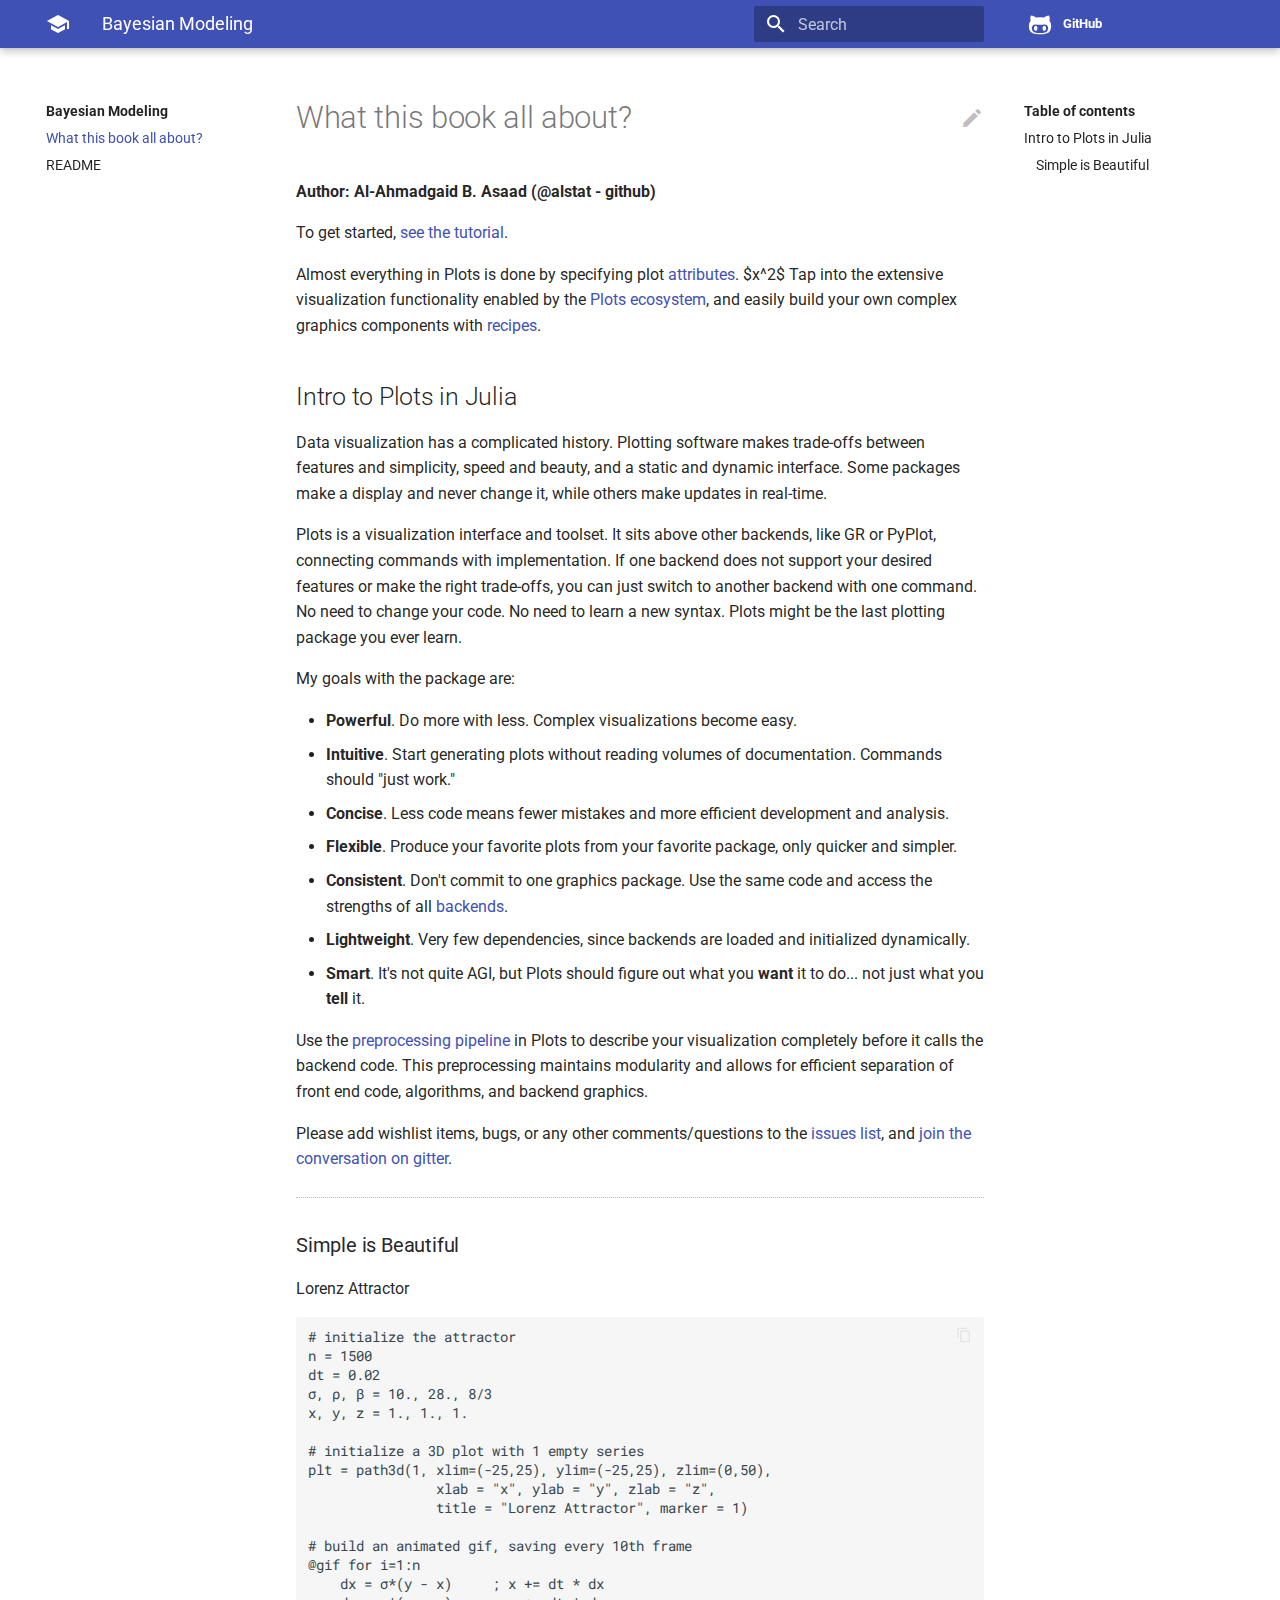
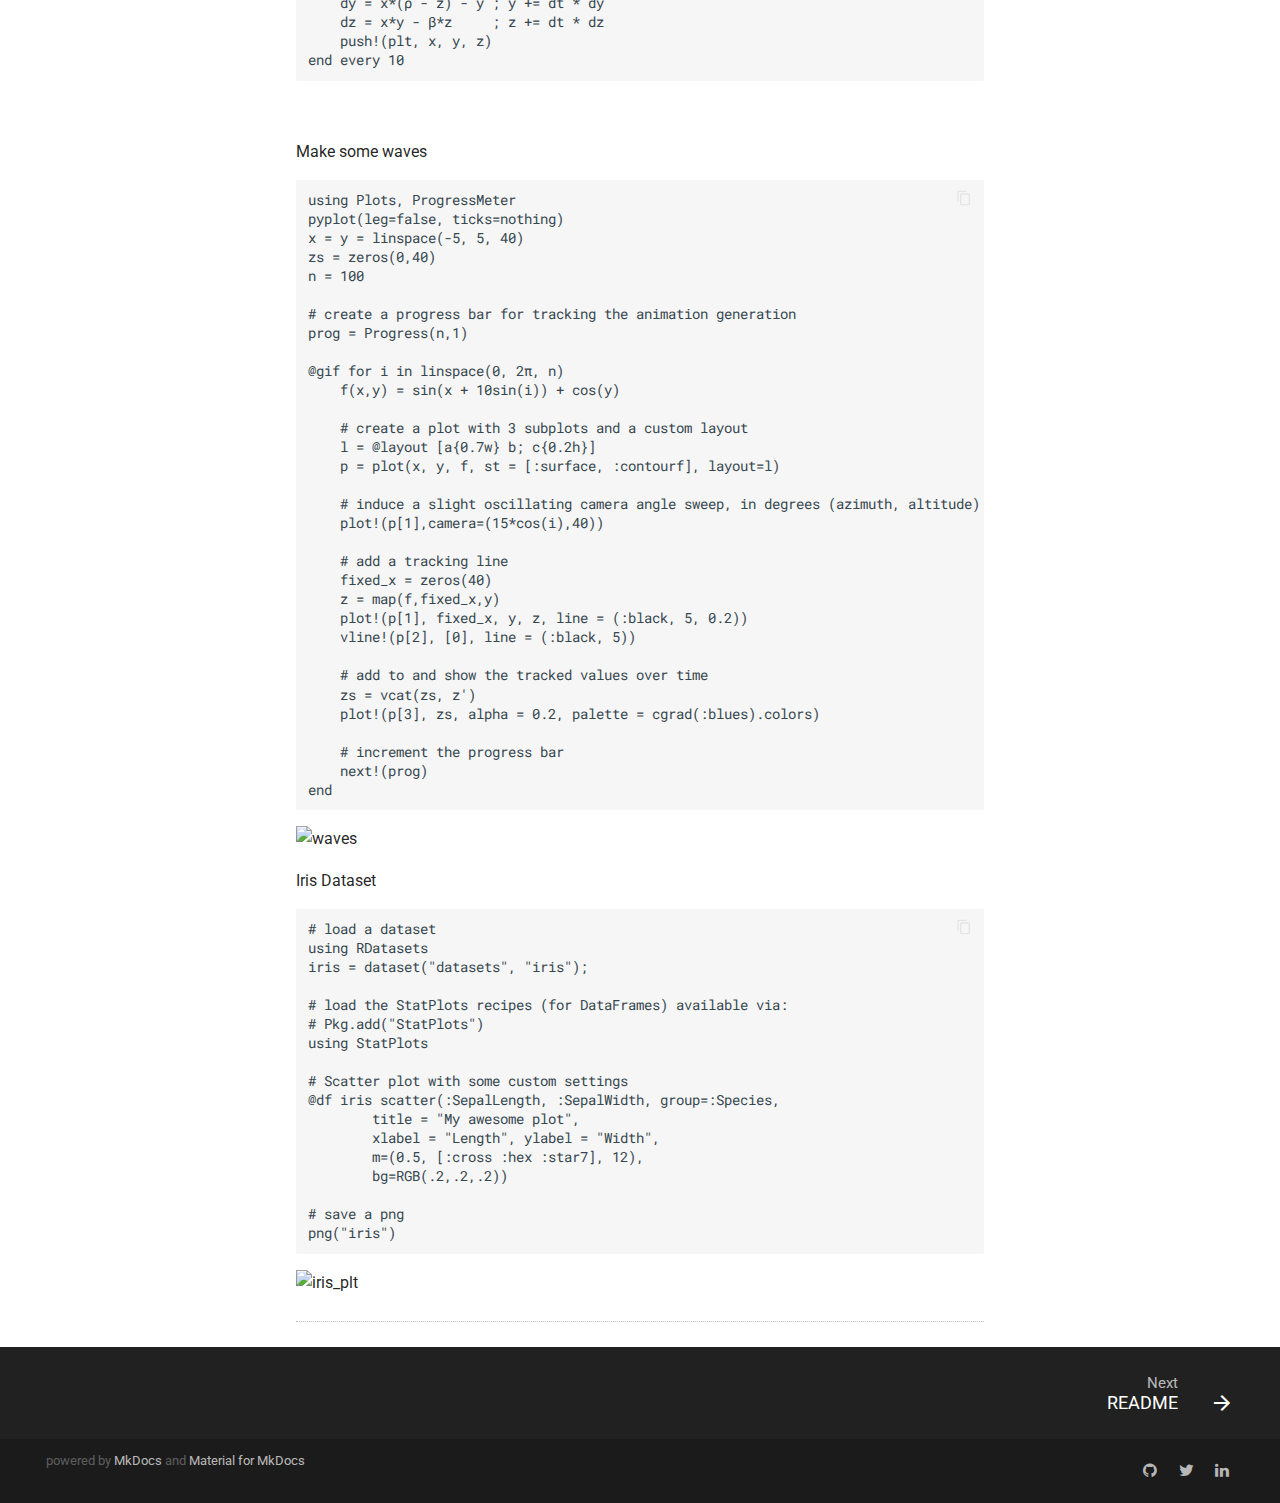
==== index.html @ c42d6481 "added docs" ====
<!DOCTYPE html>
<html lang="en" class="no-js">
  <head>
    
      <meta charset="utf-8">
      <meta name="viewport" content="width=device-width,initial-scale=1">
      <meta http-equiv="x-ua-compatible" content="ie=edge">
      
        <meta name="description" content="The">
      
      
        <link rel="canonical" href="https://bayesmodeling.github.io/">
      
      
        <meta name="author" content="Al-Ahmadgaid B. Asaad">
      
      
        <meta name="lang:clipboard.copy" content="Copy to clipboard">
      
        <meta name="lang:clipboard.copied" content="Copied to clipboard">
      
        <meta name="lang:search.language" content="en">
      
        <meta name="lang:search.pipeline.stopwords" content="True">
      
        <meta name="lang:search.pipeline.trimmer" content="True">
      
        <meta name="lang:search.result.none" content="No matching documents">
      
        <meta name="lang:search.result.one" content="1 matching document">
      
        <meta name="lang:search.result.other" content="# matching documents">
      
        <meta name="lang:search.tokenizer" content="[\s\-]+">
      
      <link rel="shortcut icon" href="./assets/images/favicon.png">
      <meta name="generator" content="mkdocs-0.17.3, mkdocs-material-2.7.3">
    
    
      
        <title>Bayesian Modeling</title>
      
    
    
      <link rel="stylesheet" href="./assets/stylesheets/application.8d40d89b.css">
      
    
    
      <script src="./assets/javascripts/modernizr.1aa3b519.js"></script>
    
    
      <link href="https://fonts.gstatic.com" rel="preconnect" crossorigin>
      
        <link rel="stylesheet" href="https://fonts.googleapis.com/css?family=Roboto:300,400,400i,700|Roboto+Mono">
        <style>body,input{font-family:"Roboto","Helvetica Neue",Helvetica,Arial,sans-serif}code,kbd,pre{font-family:"Roboto Mono","Courier New",Courier,monospace}</style>
      
      <link rel="stylesheet" href="https://fonts.googleapis.com/icon?family=Material+Icons">
    
    
    
  </head>
  
    <body dir="ltr">
  
    <svg class="md-svg">
      <defs>
        
        
          <svg xmlns="http://www.w3.org/2000/svg" width="416" height="448"
    viewBox="0 0 416 448" id="github">
  <path fill="currentColor" d="M160 304q0 10-3.125 20.5t-10.75 19-18.125
        8.5-18.125-8.5-10.75-19-3.125-20.5 3.125-20.5 10.75-19 18.125-8.5
        18.125 8.5 10.75 19 3.125 20.5zM320 304q0 10-3.125 20.5t-10.75
        19-18.125 8.5-18.125-8.5-10.75-19-3.125-20.5 3.125-20.5 10.75-19
        18.125-8.5 18.125 8.5 10.75 19 3.125 20.5zM360
        304q0-30-17.25-51t-46.75-21q-10.25 0-48.75 5.25-17.75 2.75-39.25
        2.75t-39.25-2.75q-38-5.25-48.75-5.25-29.5 0-46.75 21t-17.25 51q0 22 8
        38.375t20.25 25.75 30.5 15 35 7.375 37.25 1.75h42q20.5 0
        37.25-1.75t35-7.375 30.5-15 20.25-25.75 8-38.375zM416 260q0 51.75-15.25
        82.75-9.5 19.25-26.375 33.25t-35.25 21.5-42.5 11.875-42.875 5.5-41.75
        1.125q-19.5 0-35.5-0.75t-36.875-3.125-38.125-7.5-34.25-12.875-30.25-20.25-21.5-28.75q-15.5-30.75-15.5-82.75
        0-59.25 34-99-6.75-20.5-6.75-42.5 0-29 12.75-54.5 27 0 47.5 9.875t47.25
        30.875q36.75-8.75 77.25-8.75 37 0 70 8 26.25-20.5
        46.75-30.25t47.25-9.75q12.75 25.5 12.75 54.5 0 21.75-6.75 42 34 40 34
        99.5z" />
</svg>
        
      </defs>
    </svg>
    <input class="md-toggle" data-md-toggle="drawer" type="checkbox" id="drawer" autocomplete="off">
    <input class="md-toggle" data-md-toggle="search" type="checkbox" id="search" autocomplete="off">
    <label class="md-overlay" data-md-component="overlay" for="drawer"></label>
    
      <a href="#what-this-book-all-about" tabindex="1" class="md-skip">
        Skip to content
      </a>
    
    
      <header class="md-header" data-md-component="header">
  <nav class="md-header-nav md-grid">
    <div class="md-flex">
      <div class="md-flex__cell md-flex__cell--shrink">
        <a href="https://bayesmodeling.github.io/" title="Bayesian Modeling" class="md-header-nav__button md-logo">
          
            <i class="md-icon"></i>
          
        </a>
      </div>
      <div class="md-flex__cell md-flex__cell--shrink">
        <label class="md-icon md-icon--menu md-header-nav__button" for="drawer"></label>
      </div>
      <div class="md-flex__cell md-flex__cell--stretch">
        <div class="md-flex__ellipsis md-header-nav__title" data-md-component="title">
          
            
              <span class="md-header-nav__topic">
                Bayesian Modeling
              </span>
              <span class="md-header-nav__topic">
                What this book all about?
              </span>
            
          
        </div>
      </div>
      <div class="md-flex__cell md-flex__cell--shrink">
        
          
            <label class="md-icon md-icon--search md-header-nav__button" for="search"></label>
            
<div class="md-search" data-md-component="search" role="dialog">
  <label class="md-search__overlay" for="search"></label>
  <div class="md-search__inner" role="search">
    <form class="md-search__form" name="search">
      <input type="text" class="md-search__input" name="query" placeholder="Search" autocapitalize="off" autocorrect="off" autocomplete="off" spellcheck="false" data-md-component="query" data-md-state="active">
      <label class="md-icon md-search__icon" for="search"></label>
      <button type="reset" class="md-icon md-search__icon" data-md-component="reset" tabindex="-1">
        &#xE5CD;
      </button>
    </form>
    <div class="md-search__output">
      <div class="md-search__scrollwrap" data-md-scrollfix>
        <div class="md-search-result" data-md-component="result">
          <div class="md-search-result__meta">
            Type to start searching
          </div>
          <ol class="md-search-result__list"></ol>
        </div>
      </div>
    </div>
  </div>
</div>
          
        
      </div>
      
        <div class="md-flex__cell md-flex__cell--shrink">
          <div class="md-header-nav__source">
            


  


  <a href="https://github.com/bayesmodeling/bayesmodeling.github.io/" title="Go to repository" class="md-source" data-md-source="github">
    
      <div class="md-source__icon">
        <svg viewBox="0 0 24 24" width="24" height="24">
          <use xlink:href="#github" width="24" height="24"></use>
        </svg>
      </div>
    
    <div class="md-source__repository">
      GitHub
    </div>
  </a>

          </div>
        </div>
      
    </div>
  </nav>
</header>
    
    <div class="md-container">
      
        
      
      
      <main class="md-main">
        <div class="md-main__inner md-grid" data-md-component="container">
          
            
              <div class="md-sidebar md-sidebar--primary" data-md-component="navigation">
                <div class="md-sidebar__scrollwrap">
                  <div class="md-sidebar__inner">
                    <nav class="md-nav md-nav--primary" data-md-level="0">
  <label class="md-nav__title md-nav__title--site" for="drawer">
    <span class="md-nav__button md-logo">
      
        <i class="md-icon"></i>
      
    </span>
    Bayesian Modeling
  </label>
  
    <div class="md-nav__source">
      


  


  <a href="https://github.com/bayesmodeling/bayesmodeling.github.io/" title="Go to repository" class="md-source" data-md-source="github">
    
      <div class="md-source__icon">
        <svg viewBox="0 0 24 24" width="24" height="24">
          <use xlink:href="#github" width="24" height="24"></use>
        </svg>
      </div>
    
    <div class="md-source__repository">
      GitHub
    </div>
  </a>

    </div>
  
  <ul class="md-nav__list" data-md-scrollfix>
    
      
      
      

  


  <li class="md-nav__item md-nav__item--active">
    
    <input class="md-toggle md-nav__toggle" data-md-toggle="toc" type="checkbox" id="toc">
    
      
    
    
      <label class="md-nav__link md-nav__link--active" for="toc">
        What this book all about?
      </label>
    
    <a href="." title="What this book all about?" class="md-nav__link md-nav__link--active">
      What this book all about?
    </a>
    
      
<nav class="md-nav md-nav--secondary">
  
  
    
  
  
    <label class="md-nav__title" for="toc">Table of contents</label>
    <ul class="md-nav__list" data-md-scrollfix>
      
        <li class="md-nav__item">
  <a href="#intro-to-plots-in-julia" title="Intro to Plots in Julia" class="md-nav__link">
    Intro to Plots in Julia
  </a>
  
    <nav class="md-nav">
      <ul class="md-nav__list">
        
          <li class="md-nav__item">
  <a href="#simple-is-beautiful" title="Simple is Beautiful" class="md-nav__link">
    Simple is Beautiful
  </a>
  
</li>
        
      </ul>
    </nav>
  
</li>
      
      
      
      
      
    </ul>
  
</nav>
    
  </li>

    
      
      
      


  <li class="md-nav__item">
    <a href="README/" title="README" class="md-nav__link">
      README
    </a>
  </li>

    
  </ul>
</nav>
                  </div>
                </div>
              </div>
            
            
              <div class="md-sidebar md-sidebar--secondary" data-md-component="toc">
                <div class="md-sidebar__scrollwrap">
                  <div class="md-sidebar__inner">
                    
<nav class="md-nav md-nav--secondary">
  
  
    
  
  
    <label class="md-nav__title" for="toc">Table of contents</label>
    <ul class="md-nav__list" data-md-scrollfix>
      
        <li class="md-nav__item">
  <a href="#intro-to-plots-in-julia" title="Intro to Plots in Julia" class="md-nav__link">
    Intro to Plots in Julia
  </a>
  
    <nav class="md-nav">
      <ul class="md-nav__list">
        
          <li class="md-nav__item">
  <a href="#simple-is-beautiful" title="Simple is Beautiful" class="md-nav__link">
    Simple is Beautiful
  </a>
  
</li>
        
      </ul>
    </nav>
  
</li>
      
      
      
      
      
    </ul>
  
</nav>
                  </div>
                </div>
              </div>
            
          
          <div class="md-content">
            <article class="md-content__inner md-typeset">
              
                
                  <a href="https://github.com/bayesmodeling/bayesmodeling.github.io/edit/master/docs/index.md" title="Edit this page" class="md-icon md-content__icon">&#xE3C9;</a>
                
                
                <h1 id="what-this-book-all-about">What this book all about?</h1>
<p><strong>Author: Al-Ahmadgaid B. Asaad (@alstat - github)</strong></p>
<p>To get started, <a href="./tutorial">see the tutorial</a>.</p>
<p>Almost everything in Plots is done by specifying plot <a href="./attributes">attributes</a>.
$x^2$
Tap into the extensive visualization functionality enabled by the <a href="./ecosystem">Plots ecosystem</a>, and easily build your own complex graphics components with <a href="./recipes">recipes</a>.</p>
<h2 id="intro-to-plots-in-julia">Intro to Plots in Julia</h2>
<p>Data visualization has a complicated history.  Plotting software makes trade-offs between features and simplicity, speed and beauty, and a static and dynamic interface. Some packages make a display and never change it, while others make updates in real-time.</p>
<p>Plots is a visualization interface and toolset. It sits above other backends, like GR or PyPlot, connecting commands with implementation. If one backend does not support your desired features or make the right trade-offs, you can just switch to another backend with one command. No need to change your code. No need to learn a new syntax. Plots might be the last plotting package you ever learn.</p>
<p>My goals with the package are:</p>
<ul>
<li><strong>Powerful</strong>.  Do more with less. Complex visualizations become easy.</li>
<li><strong>Intuitive</strong>.  Start generating plots without reading volumes of documentation. Commands should "just work."</li>
<li><strong>Concise</strong>.  Less code means fewer mistakes and more efficient development and analysis.</li>
<li><strong>Flexible</strong>.  Produce your favorite plots from your favorite package, only quicker and simpler.</li>
<li><strong>Consistent</strong>.  Don't commit to one graphics package. Use the same code and access the strengths of all <a href="./backends">backends</a>.</li>
<li><strong>Lightweight</strong>.  Very few dependencies, since backends are loaded and initialized dynamically.</li>
<li><strong>Smart</strong>.  It's not quite AGI, but Plots should figure out what you <strong>want</strong> it to do... not just what you <strong>tell</strong> it.</li>
</ul>
<p>Use the <a href="./pipeline">preprocessing pipeline</a> in Plots to describe your visualization completely before it calls the backend code.  This preprocessing maintains modularity and allows for efficient separation of front end code, algorithms, and backend graphics.</p>
<p>Please add wishlist items, bugs, or any other comments/questions to the <a href="https://github.com/tbreloff/Plots.jl/issues">issues list</a>, and <a href="https://gitter.im/tbreloff/Plots.jl">join the conversation on gitter</a>.</p>
<hr />
<h3 id="simple-is-beautiful">Simple is Beautiful</h3>
<p>Lorenz Attractor</p>
<pre><code class="julia"># initialize the attractor
n = 1500
dt = 0.02
σ, ρ, β = 10., 28., 8/3
x, y, z = 1., 1., 1.

# initialize a 3D plot with 1 empty series
plt = path3d(1, xlim=(-25,25), ylim=(-25,25), zlim=(0,50),
                xlab = &quot;x&quot;, ylab = &quot;y&quot;, zlab = &quot;z&quot;,
                title = &quot;Lorenz Attractor&quot;, marker = 1)

# build an animated gif, saving every 10th frame
@gif for i=1:n
    dx = σ*(y - x)     ; x += dt * dx
    dy = x*(ρ - z) - y ; y += dt * dy
    dz = x*y - β*z     ; z += dt * dz
    push!(plt, x, y, z)
end every 10
</code></pre>

<p><img alt="" src="./examples/img/lorenz.gif" /></p>
<p>Make some waves</p>
<pre><code class="julia">using Plots, ProgressMeter
pyplot(leg=false, ticks=nothing)
x = y = linspace(-5, 5, 40)
zs = zeros(0,40)
n = 100

# create a progress bar for tracking the animation generation
prog = Progress(n,1)

@gif for i in linspace(0, 2π, n)
    f(x,y) = sin(x + 10sin(i)) + cos(y)

    # create a plot with 3 subplots and a custom layout
    l = @layout [a{0.7w} b; c{0.2h}]
    p = plot(x, y, f, st = [:surface, :contourf], layout=l)

    # induce a slight oscillating camera angle sweep, in degrees (azimuth, altitude)
    plot!(p[1],camera=(15*cos(i),40))

    # add a tracking line
    fixed_x = zeros(40)
    z = map(f,fixed_x,y)
    plot!(p[1], fixed_x, y, z, line = (:black, 5, 0.2))
    vline!(p[2], [0], line = (:black, 5))

    # add to and show the tracked values over time
    zs = vcat(zs, z')
    plot!(p[3], zs, alpha = 0.2, palette = cgrad(:blues).colors)

    # increment the progress bar
    next!(prog)
end
</code></pre>

<p><img alt="waves" src="./examples/img/waves.gif" /></p>
<p>Iris Dataset</p>
<pre><code class="julia"># load a dataset
using RDatasets
iris = dataset(&quot;datasets&quot;, &quot;iris&quot;);

# load the StatPlots recipes (for DataFrames) available via:
# Pkg.add(&quot;StatPlots&quot;)
using StatPlots

# Scatter plot with some custom settings
@df iris scatter(:SepalLength, :SepalWidth, group=:Species,
        title = &quot;My awesome plot&quot;,
        xlabel = &quot;Length&quot;, ylabel = &quot;Width&quot;,
        m=(0.5, [:cross :hex :star7], 12),
        bg=RGB(.2,.2,.2))

# save a png
png(&quot;iris&quot;)
</code></pre>

<p><img alt="iris_plt" src="./examples/img/iris.png" /></p>
<hr />
                
                  
                
              
              
                


              
            </article>
          </div>
        </div>
      </main>
      
        
<footer class="md-footer">
  
    <div class="md-footer-nav">
      <nav class="md-footer-nav__inner md-grid">
        
        
          <a href="README/" title="README" class="md-flex md-footer-nav__link md-footer-nav__link--next" rel="next">
            <div class="md-flex__cell md-flex__cell--stretch md-footer-nav__title">
              <span class="md-flex__ellipsis">
                <span class="md-footer-nav__direction">
                  Next
                </span>
                README
              </span>
            </div>
            <div class="md-flex__cell md-flex__cell--shrink">
              <i class="md-icon md-icon--arrow-forward md-footer-nav__button"></i>
            </div>
          </a>
        
      </nav>
    </div>
  
  <div class="md-footer-meta md-typeset">
    <div class="md-footer-meta__inner md-grid">
      <div class="md-footer-copyright">
        
        powered by
        <a href="http://www.mkdocs.org">MkDocs</a>
        and
        <a href="https://squidfunk.github.io/mkdocs-material/">
          Material for MkDocs</a>
      </div>
      
        
  <div class="md-footer-social">
    
    <link rel="stylesheet" href="https://cdnjs.cloudflare.com/ajax/libs/font-awesome/4.7.0/css/font-awesome.min.css">
    
      <a href="https://github.com/squidfunk" class="md-footer-social__link fa fa-github"></a>
    
      <a href="https://twitter.com/squidfunk" class="md-footer-social__link fa fa-twitter"></a>
    
      <a href="https://linkedin.com/in/squidfunk" class="md-footer-social__link fa fa-linkedin"></a>
    
  </div>

      
    </div>
  </div>
</footer>
      
    </div>
    
      <script src="./assets/javascripts/application.b438e6c5.js"></script>
      
      <script>app.initialize({version:"0.17.3",url:{base:"."}})</script>
      
        <script src="https://cdnjs.cloudflare.com/ajax/libs/mathjax/2.7.0/MathJax.js?config=TeX-AMS-MML_HTMLorMML"></script>
      
    
    
      
    
  </body>
</html>
---- assets/stylesheets/application.8d40d89b.css ----
html{box-sizing:border-box}*,:after,:before{box-sizing:inherit}html{-webkit-text-size-adjust:none;-moz-text-size-adjust:none;-ms-text-size-adjust:none;text-size-adjust:none}body{margin:0}hr{overflow:visible;box-sizing:content-box}a{-webkit-text-decoration-skip:objects}a,button,input,label{-webkit-tap-highlight-color:transparent}a{color:inherit;text-decoration:none}small,sub,sup{font-size:80%}sub,sup{position:relative;line-height:0;vertical-align:baseline}sub{bottom:-.25em}sup{top:-.5em}img{border-style:none}table{border-collapse:separate;border-spacing:0}td,th{font-weight:400;vertical-align:top}button{margin:0;padding:0;border:0;outline-style:none;background:transparent;font-size:inherit}input{border:0;outline:0}.md-clipboard:before,.md-icon,.md-nav__button,.md-nav__link:after,.md-nav__title:before,.md-search-result__article--document:before,.md-source-file:before,.md-typeset .admonition>.admonition-title:before,.md-typeset .admonition>summary:before,.md-typeset .critic.comment:before,.md-typeset .footnote-backref,.md-typeset .task-list-control .task-list-indicator:before,.md-typeset details>.admonition-title:before,.md-typeset details>summary:before,.md-typeset summary:after{font-family:Material Icons;font-style:normal;font-variant:normal;font-weight:400;line-height:1;text-transform:none;white-space:nowrap;speak:none;word-wrap:normal;direction:ltr}.md-content__icon,.md-footer-nav__button,.md-header-nav__button,.md-nav__button,.md-nav__title:before,.md-search-result__article--document:before{display:inline-block;margin:.4rem;padding:.8rem;font-size:2.4rem;cursor:pointer}.md-icon--arrow-back:before{content:"\E5C4"}.md-icon--arrow-forward:before{content:"\E5C8"}.md-icon--menu:before{content:"\E5D2"}.md-icon--search:before{content:"\E8B6"}[dir=rtl] .md-icon--arrow-back:before{content:"\E5C8"}[dir=rtl] .md-icon--arrow-forward:before{content:"\E5C4"}body{-webkit-font-smoothing:antialiased;-moz-osx-font-smoothing:grayscale}body,input{color:rgba(0,0,0,.87);-webkit-font-feature-settings:"kern","liga";font-feature-settings:"kern","liga";font-family:Helvetica Neue,Helvetica,Arial,sans-serif}code,kbd,pre{color:rgba(0,0,0,.87);-webkit-font-feature-settings:"kern";font-feature-settings:"kern";font-family:Courier New,Courier,monospace}.md-typeset{font-size:1.6rem;line-height:1.6;-webkit-print-color-adjust:exact}.md-typeset blockquote,.md-typeset ol,.md-typeset p,.md-typeset ul{margin:1em 0}.md-typeset h1{margin:0 0 4rem;color:rgba(0,0,0,.54);font-size:3.125rem;line-height:1.3}.md-typeset h1,.md-typeset h2{font-weight:300;letter-spacing:-.01em}.md-typeset h2{margin:4rem 0 1.6rem;font-size:2.5rem;line-height:1.4}.md-typeset h3{margin:3.2rem 0 1.6rem;font-size:2rem;font-weight:400;letter-spacing:-.01em;line-height:1.5}.md-typeset h2+h3{margin-top:1.6rem}.md-typeset h4{font-size:1.6rem}.md-typeset h4,.md-typeset h5,.md-typeset h6{margin:1.6rem 0;font-weight:700;letter-spacing:-.01em}.md-typeset h5,.md-typeset h6{color:rgba(0,0,0,.54);font-size:1.28rem}.md-typeset h5{text-transform:uppercase}.md-typeset hr{margin:1.5em 0;border-bottom:.1rem dotted rgba(0,0,0,.26)}.md-typeset a{color:#3f51b5;word-break:break-word}.md-typeset a,.md-typeset a:before{transition:color .125s}.md-typeset a:active,.md-typeset a:hover{color:#536dfe}.md-typeset code,.md-typeset pre{background-color:hsla(0,0%,93%,.5);color:#37474f;font-size:85%;direction:ltr}.md-typeset code{margin:0 .29412em;padding:.07353em 0;border-radius:.2rem;box-shadow:.29412em 0 0 hsla(0,0%,93%,.5),-.29412em 0 0 hsla(0,0%,93%,.5);word-break:break-word;-webkit-box-decoration-break:clone;box-decoration-break:clone}.md-typeset h1 code,.md-typeset h2 code,.md-typeset h3 code,.md-typeset h4 code,.md-typeset h5 code,.md-typeset h6 code{margin:0;background-color:transparent;box-shadow:none}.md-typeset a>code{margin:inherit;padding:inherit;border-radius:none;background-color:inherit;color:inherit;box-shadow:none}.md-typeset pre{position:relative;margin:1em 0;border-radius:.2rem;line-height:1.4;-webkit-overflow-scrolling:touch}.md-typeset pre>code{display:block;margin:0;padding:1.05rem 1.2rem;background-color:transparent;font-size:inherit;box-shadow:none;-webkit-box-decoration-break:none;box-decoration-break:none;overflow:auto}.md-typeset pre>code::-webkit-scrollbar{width:.4rem;height:.4rem}.md-typeset pre>code::-webkit-scrollbar-thumb{background-color:rgba(0,0,0,.26)}.md-typeset pre>code::-webkit-scrollbar-thumb:hover{background-color:#536dfe}.md-typeset kbd{padding:0 .29412em;border:.1rem solid #c9c9c9;border-radius:.3rem;border-bottom-color:#bcbcbc;background-color:#fcfcfc;color:#555;font-size:85%;box-shadow:0 .1rem 0 #b0b0b0;word-break:break-word}.md-typeset mark{margin:0 .25em;padding:.0625em 0;border-radius:.2rem;background-color:rgba(255,235,59,.5);box-shadow:.25em 0 0 rgba(255,235,59,.5),-.25em 0 0 rgba(255,235,59,.5);word-break:break-word;-webkit-box-decoration-break:clone;box-decoration-break:clone}.md-typeset abbr{border-bottom:.1rem dotted rgba(0,0,0,.54);text-decoration:none;cursor:help}.md-typeset small{opacity:.75}.md-typeset sub,.md-typeset sup{margin-left:.07812em}[dir=rtl] .md-typeset sub,[dir=rtl] .md-typeset sup{margin-right:.07812em;margin-left:0}.md-typeset blockquote{padding-left:1.2rem;border-left:.4rem solid rgba(0,0,0,.26);color:rgba(0,0,0,.54)}[dir=rtl] .md-typeset blockquote{padding-right:1.2rem;padding-left:0;border-right:.4rem solid rgba(0,0,0,.26);border-left:initial}.md-typeset ul{list-style-type:disc}.md-typeset ol,.md-typeset ul{margin-left:.625em;padding:0}[dir=rtl] .md-typeset ol,[dir=rtl] .md-typeset ul{margin-right:.625em;margin-left:0}.md-typeset ol ol,.md-typeset ul ol{list-style-type:lower-alpha}.md-typeset ol ol ol,.md-typeset ul ol ol{list-style-type:lower-roman}.md-typeset ol li,.md-typeset ul li{margin-bottom:.5em;margin-left:1.25em}[dir=rtl] .md-typeset ol li,[dir=rtl] .md-typeset ul li{margin-right:1.25em;margin-left:0}.md-typeset ol li blockquote,.md-typeset ol li p,.md-typeset ul li blockquote,.md-typeset ul li p{margin:.5em 0}.md-typeset ol li:last-child,.md-typeset ul li:last-child{margin-bottom:0}.md-typeset ol li ol,.md-typeset ol li ul,.md-typeset ul li ol,.md-typeset ul li ul{margin:.5em 0 .5em .625em}[dir=rtl] .md-typeset ol li ol,[dir=rtl] .md-typeset ol li ul,[dir=rtl] .md-typeset ul li ol,[dir=rtl] .md-typeset ul li ul{margin-right:.625em;margin-left:0}.md-typeset dd{margin:1em 0 1em 1.875em}[dir=rtl] .md-typeset dd{margin-right:1.875em;margin-left:0}.md-typeset iframe,.md-typeset img,.md-typeset svg{max-width:100%}.md-typeset table:not([class]){box-shadow:0 2px 2px 0 rgba(0,0,0,.14),0 1px 5px 0 rgba(0,0,0,.12),0 3px 1px -2px rgba(0,0,0,.2);display:inline-block;max-width:100%;border-radius:.2rem;font-size:1.28rem;overflow:auto;-webkit-overflow-scrolling:touch}.md-typeset table:not([class])+*{margin-top:1.5em}.md-typeset table:not([class]) td:not([align]),.md-typeset table:not([class]) th:not([align]){text-align:left}[dir=rtl] .md-typeset table:not([class]) td:not([align]),[dir=rtl] .md-typeset table:not([class]) th:not([align]){text-align:right}.md-typeset table:not([class]) th{min-width:10rem;padding:1.2rem 1.6rem;background-color:rgba(0,0,0,.54);color:#fff;vertical-align:top}.md-typeset table:not([class]) td{padding:1.2rem 1.6rem;border-top:.1rem solid rgba(0,0,0,.07);vertical-align:top}.md-typeset table:not([class]) tr:first-child td{border-top:0}.md-typeset table:not([class]) a{word-break:normal}.md-typeset__scrollwrap{margin:1em -1.6rem;overflow-x:auto;-webkit-overflow-scrolling:touch}.md-typeset .md-typeset__table{display:inline-block;margin-bottom:.5em;padding:0 1.6rem}.md-typeset .md-typeset__table table{display:table;width:100%;margin:0;overflow:hidden}html{font-size:62.5%;overflow-x:hidden}body,html{height:100%}body{position:relative}hr{display:block;height:.1rem;padding:0;border:0}.md-svg{display:none}.md-grid{max-width:122rem;margin-right:auto;margin-left:auto}.md-container,.md-main{overflow:auto}.md-container{display:table;width:100%;height:100%;padding-top:4.8rem;table-layout:fixed}.md-main{display:table-row;height:100%}.md-main__inner{height:100%;padding-top:3rem;padding-bottom:.1rem}.md-toggle{display:none}.md-overlay{position:fixed;top:0;width:0;height:0;transition:width 0s .25s,height 0s .25s,opacity .25s;background-color:rgba(0,0,0,.54);opacity:0;z-index:3}.md-flex{display:table}.md-flex__cell{display:table-cell;position:relative;vertical-align:top}.md-flex__cell--shrink{width:0}.md-flex__cell--stretch{display:table;width:100%;table-layout:fixed}.md-flex__ellipsis{display:table-cell;text-overflow:ellipsis;white-space:nowrap;overflow:hidden}.md-skip{position:fixed;width:.1rem;height:.1rem;margin:1rem;padding:.6rem 1rem;clip:rect(.1rem);-webkit-transform:translateY(.8rem);transform:translateY(.8rem);border-radius:.2rem;background-color:rgba(0,0,0,.87);color:#fff;font-size:1.28rem;opacity:0;overflow:hidden}.md-skip:focus{width:auto;height:auto;clip:auto;-webkit-transform:translateX(0);transform:translateX(0);transition:opacity .175s 75ms,-webkit-transform .25s cubic-bezier(.4,0,.2,1);transition:transform .25s cubic-bezier(.4,0,.2,1),opacity .175s 75ms;transition:transform .25s cubic-bezier(.4,0,.2,1),opacity .175s 75ms,-webkit-transform .25s cubic-bezier(.4,0,.2,1);opacity:1;z-index:10}@page{margin:25mm}.md-clipboard{position:absolute;top:.6rem;right:.6rem;width:2.8rem;height:2.8rem;border-radius:.2rem;font-size:1.6rem;cursor:pointer;z-index:1;-webkit-backface-visibility:hidden;backface-visibility:hidden}.md-clipboard:before{transition:color .25s,opacity .25s;color:rgba(0,0,0,.07);content:"\E14D"}.codehilite:hover .md-clipboard:before,.md-typeset .highlight:hover .md-clipboard:before,pre:hover .md-clipboard:before{color:rgba(0,0,0,.54)}.md-clipboard:focus:before,.md-clipboard:hover:before{color:#536dfe}.md-clipboard__message{display:block;position:absolute;top:0;right:3.4rem;padding:.6rem 1rem;-webkit-transform:translateX(.8rem);transform:translateX(.8rem);transition:opacity .175s,-webkit-transform .25s cubic-bezier(.9,.1,.9,0);transition:transform .25s cubic-bezier(.9,.1,.9,0),opacity .175s;transition:transform .25s cubic-bezier(.9,.1,.9,0),opacity .175s,-webkit-transform .25s cubic-bezier(.9,.1,.9,0);border-radius:.2rem;background-color:rgba(0,0,0,.54);color:#fff;font-size:1.28rem;white-space:nowrap;opacity:0;pointer-events:none}.md-clipboard__message--active{-webkit-transform:translateX(0);transform:translateX(0);transition:opacity .175s 75ms,-webkit-transform .25s cubic-bezier(.4,0,.2,1);transition:transform .25s cubic-bezier(.4,0,.2,1),opacity .175s 75ms;transition:transform .25s cubic-bezier(.4,0,.2,1),opacity .175s 75ms,-webkit-transform .25s cubic-bezier(.4,0,.2,1);opacity:1;pointer-events:auto}.md-clipboard__message:before{content:attr(aria-label)}.md-clipboard__message:after{display:block;position:absolute;top:50%;right:-.4rem;width:0;margin-top:-.4rem;border-width:.4rem 0 .4rem .4rem;border-style:solid;border-color:transparent rgba(0,0,0,.54);content:""}.md-content__inner{margin:0 1.6rem 2.4rem;padding-top:1.2rem}.md-content__inner:before{display:block;height:.8rem;content:""}.md-content__inner>:last-child{margin-bottom:0}.md-content__icon{position:relative;margin:.8rem 0;padding:0;float:right}.md-typeset .md-content__icon{color:rgba(0,0,0,.26)}.md-header{position:fixed;top:0;right:0;left:0;height:4.8rem;transition:background-color .25s,color .25s;background-color:#3f51b5;color:#fff;box-shadow:none;z-index:2;-webkit-backface-visibility:hidden;backface-visibility:hidden}.no-js .md-header{transition:none;box-shadow:none}.md-header[data-md-state=shadow]{transition:background-color .25s,color .25s,box-shadow .25s;box-shadow:0 0 .4rem rgba(0,0,0,.1),0 .4rem .8rem rgba(0,0,0,.2)}.md-header-nav{padding:0 .4rem}.md-header-nav__button{position:relative;transition:opacity .25s;z-index:1}.md-header-nav__button:hover{opacity:.7}.md-header-nav__button.md-logo *{display:block}.no-js .md-header-nav__button.md-icon--search{display:none}.md-header-nav__topic{display:block;position:absolute;transition:opacity .15s,-webkit-transform .4s cubic-bezier(.1,.7,.1,1);transition:transform .4s cubic-bezier(.1,.7,.1,1),opacity .15s;transition:transform .4s cubic-bezier(.1,.7,.1,1),opacity .15s,-webkit-transform .4s cubic-bezier(.1,.7,.1,1);text-overflow:ellipsis;white-space:nowrap;overflow:hidden}.md-header-nav__topic+.md-header-nav__topic{-webkit-transform:translateX(2.5rem);transform:translateX(2.5rem);transition:opacity .15s,-webkit-transform .4s cubic-bezier(1,.7,.1,.1);transition:transform .4s cubic-bezier(1,.7,.1,.1),opacity .15s;transition:transform .4s cubic-bezier(1,.7,.1,.1),opacity .15s,-webkit-transform .4s cubic-bezier(1,.7,.1,.1);opacity:0;z-index:-1;pointer-events:none}[dir=rtl] .md-header-nav__topic+.md-header-nav__topic{-webkit-transform:translateX(-2.5rem);transform:translateX(-2.5rem)}.no-js .md-header-nav__topic{position:static}.no-js .md-header-nav__topic+.md-header-nav__topic{display:none}.md-header-nav__title{padding:0 2rem;font-size:1.8rem;line-height:4.8rem}.md-header-nav__title[data-md-state=active] .md-header-nav__topic{-webkit-transform:translateX(-2.5rem);transform:translateX(-2.5rem);transition:opacity .15s,-webkit-transform .4s cubic-bezier(1,.7,.1,.1);transition:transform .4s cubic-bezier(1,.7,.1,.1),opacity .15s;transition:transform .4s cubic-bezier(1,.7,.1,.1),opacity .15s,-webkit-transform .4s cubic-bezier(1,.7,.1,.1);opacity:0;z-index:-1;pointer-events:none}[dir=rtl] .md-header-nav__title[data-md-state=active] .md-header-nav__topic{-webkit-transform:translateX(2.5rem);transform:translateX(2.5rem)}.md-header-nav__title[data-md-state=active] .md-header-nav__topic+.md-header-nav__topic{-webkit-transform:translateX(0);transform:translateX(0);transition:opacity .15s,-webkit-transform .4s cubic-bezier(.1,.7,.1,1);transition:transform .4s cubic-bezier(.1,.7,.1,1),opacity .15s;transition:transform .4s cubic-bezier(.1,.7,.1,1),opacity .15s,-webkit-transform .4s cubic-bezier(.1,.7,.1,1);opacity:1;z-index:0;pointer-events:auto}.md-header-nav__source{display:none}.md-hero{transition:background .25s;background-color:#3f51b5;color:#fff;font-size:2rem;overflow:hidden}.md-hero__inner{margin-top:2rem;padding:1.6rem 1.6rem .8rem;transition:opacity .25s,-webkit-transform .4s cubic-bezier(.1,.7,.1,1);transition:transform .4s cubic-bezier(.1,.7,.1,1),opacity .25s;transition:transform .4s cubic-bezier(.1,.7,.1,1),opacity .25s,-webkit-transform .4s cubic-bezier(.1,.7,.1,1);transition-delay:.1s}[data-md-state=hidden] .md-hero__inner{pointer-events:none;-webkit-transform:translateY(1.25rem);transform:translateY(1.25rem);transition:opacity .1s 0s,-webkit-transform 0s .4s;transition:transform 0s .4s,opacity .1s 0s;transition:transform 0s .4s,opacity .1s 0s,-webkit-transform 0s .4s;opacity:0}.md-hero--expand .md-hero__inner{margin-bottom:2.4rem}.md-footer-nav{background-color:rgba(0,0,0,.87);color:#fff}.md-footer-nav__inner{padding:.4rem;overflow:auto}.md-footer-nav__link{padding-top:2.8rem;padding-bottom:.8rem;transition:opacity .25s}.md-footer-nav__link:hover{opacity:.7}.md-footer-nav__link--prev{width:25%;float:left}[dir=rtl] .md-footer-nav__link--prev{float:right}.md-footer-nav__link--next{width:75%;float:right;text-align:right}[dir=rtl] .md-footer-nav__link--next{float:left;text-align:left}.md-footer-nav__button{transition:background .25s}.md-footer-nav__title{position:relative;padding:0 2rem;font-size:1.8rem;line-height:4.8rem}.md-footer-nav__direction{position:absolute;right:0;left:0;margin-top:-2rem;padding:0 2rem;color:hsla(0,0%,100%,.7);font-size:1.5rem}.md-footer-meta{background-color:rgba(0,0,0,.895)}.md-footer-meta__inner{padding:.4rem;overflow:auto}html .md-footer-meta.md-typeset a{color:hsla(0,0%,100%,.7)}html .md-footer-meta.md-typeset a:focus,html .md-footer-meta.md-typeset a:hover{color:#fff}.md-footer-copyright{margin:0 1.2rem;padding:.8rem 0;color:hsla(0,0%,100%,.3);font-size:1.28rem}.md-footer-copyright__highlight{color:hsla(0,0%,100%,.7)}.md-footer-social{margin:0 .8rem;padding:.4rem 0 1.2rem}.md-footer-social__link{display:inline-block;width:3.2rem;height:3.2rem;font-size:1.6rem;text-align:center}.md-footer-social__link:before{line-height:1.9}.md-nav{font-size:1.4rem;line-height:1.3}.md-nav__title{display:block;padding:0 1.2rem;font-weight:700;text-overflow:ellipsis;overflow:hidden}.md-nav__title:before{display:none;content:"\E5C4"}[dir=rtl] .md-nav__title:before{content:"\E5C8"}.md-nav__title .md-nav__button{display:none}.md-nav__list{margin:0;padding:0;list-style:none}.md-nav__item{padding:0 1.2rem}.md-nav__item:last-child{padding-bottom:1.2rem}.md-nav__item .md-nav__item{padding-right:0}[dir=rtl] .md-nav__item .md-nav__item{padding-right:1.2rem;padding-left:0}.md-nav__item .md-nav__item:last-child{padding-bottom:0}.md-nav__button img{width:100%;height:auto}.md-nav__link{display:block;margin-top:.625em;transition:color .125s;text-overflow:ellipsis;cursor:pointer;overflow:hidden}.md-nav__item--nested>.md-nav__link:after{content:"\E313"}html .md-nav__link[for=toc],html .md-nav__link[for=toc]+.md-nav__link:after,html .md-nav__link[for=toc]~.md-nav{display:none}.md-nav__link[data-md-state=blur]{color:rgba(0,0,0,.54)}.md-nav__link--active,.md-nav__link:active{color:#3f51b5}.md-nav__item--nested>.md-nav__link{color:inherit}.md-nav__link:focus,.md-nav__link:hover{color:#536dfe}.md-nav__source,.no-js .md-search{display:none}.md-search__overlay{opacity:0;z-index:1}.md-search__form{position:relative}.md-search__input{position:relative;padding:0 4.4rem 0 7.2rem;text-overflow:ellipsis;z-index:2}[dir=rtl] .md-search__input{padding:0 7.2rem 0 4.4rem}.md-search__input::-webkit-input-placeholder{transition:color .25s cubic-bezier(.1,.7,.1,1)}.md-search__input:-ms-input-placeholder,.md-search__input::-ms-input-placeholder{transition:color .25s cubic-bezier(.1,.7,.1,1)}.md-search__input::placeholder{transition:color .25s cubic-bezier(.1,.7,.1,1)}.md-search__input::-webkit-input-placeholder,.md-search__input~.md-search__icon{color:rgba(0,0,0,.54)}.md-search__input:-ms-input-placeholder,.md-search__input::-ms-input-placeholder,.md-search__input~.md-search__icon{color:rgba(0,0,0,.54)}.md-search__input::placeholder,.md-search__input~.md-search__icon{color:rgba(0,0,0,.54)}.md-search__input::-ms-clear{display:none}.md-search__icon{position:absolute;transition:color .25s cubic-bezier(.1,.7,.1,1),opacity .25s;font-size:2.4rem;cursor:pointer;z-index:2}.md-search__icon:hover{opacity:.7}.md-search__icon[for=search]{top:.6rem;left:1rem}[dir=rtl] .md-search__icon[for=search]{right:1rem;left:auto}.md-search__icon[for=search]:before{content:"\E8B6"}.md-search__icon[type=reset]{top:.6rem;right:1rem;-webkit-transform:scale(.125);transform:scale(.125);transition:opacity .15s,-webkit-transform .15s cubic-bezier(.1,.7,.1,1);transition:transform .15s cubic-bezier(.1,.7,.1,1),opacity .15s;transition:transform .15s cubic-bezier(.1,.7,.1,1),opacity .15s,-webkit-transform .15s cubic-bezier(.1,.7,.1,1);opacity:0}[dir=rtl] .md-search__icon[type=reset]{right:auto;left:1rem}[data-md-toggle=search]:checked~.md-header .md-search__input:valid~.md-search__icon[type=reset]{-webkit-transform:scale(1);transform:scale(1);opacity:1}[data-md-toggle=search]:checked~.md-header .md-search__input:valid~.md-search__icon[type=reset]:hover{opacity:.7}.md-search__output{position:absolute;width:100%;border-radius:0 0 .2rem .2rem;overflow:hidden;z-index:1}.md-search__scrollwrap{height:100%;background-color:#fff;box-shadow:inset 0 .1rem 0 rgba(0,0,0,.07);overflow-y:auto;-webkit-overflow-scrolling:touch}.md-search-result{color:rgba(0,0,0,.87);word-break:break-word}.md-search-result__meta{padding:0 1.6rem;background-color:rgba(0,0,0,.07);color:rgba(0,0,0,.54);font-size:1.28rem;line-height:3.6rem}.md-search-result__list{margin:0;padding:0;border-top:.1rem solid rgba(0,0,0,.07);list-style:none}.md-search-result__item{box-shadow:0 -.1rem 0 rgba(0,0,0,.07)}.md-search-result__link{display:block;transition:background .25s;outline:0;overflow:hidden}.md-search-result__link:hover,.md-search-result__link[data-md-state=active]{background-color:rgba(83,109,254,.1)}.md-search-result__link:hover .md-search-result__article:before,.md-search-result__link[data-md-state=active] .md-search-result__article:before{opacity:.7}.md-search-result__link:last-child .md-search-result__teaser{margin-bottom:1.2rem}.md-search-result__article{position:relative;padding:0 1.6rem;overflow:auto}.md-search-result__article--document:before{position:absolute;left:0;margin:.2rem;transition:opacity .25s;color:rgba(0,0,0,.54);content:"\E880"}[dir=rtl] .md-search-result__article--document:before{right:0;left:auto}.md-search-result__article--document .md-search-result__title{margin:1.1rem 0;font-size:1.6rem;font-weight:400;line-height:1.4}.md-search-result__title{margin:.5em 0;font-size:1.28rem;font-weight:700;line-height:1.4}.md-search-result__teaser{display:-webkit-box;max-height:3.3rem;margin:.5em 0;color:rgba(0,0,0,.54);font-size:1.28rem;line-height:1.4;text-overflow:ellipsis;overflow:hidden;-webkit-line-clamp:2}.md-search-result em{font-style:normal;font-weight:700;text-decoration:underline}.md-sidebar{position:absolute;width:24.2rem;padding:2.4rem 0;overflow:hidden}.md-sidebar[data-md-state=lock]{position:fixed;top:4.8rem}.md-sidebar--secondary{display:none}.md-sidebar__scrollwrap{max-height:100%;margin:0 .4rem;overflow-y:auto;-webkit-backface-visibility:hidden;backface-visibility:hidden}.md-sidebar__scrollwrap::-webkit-scrollbar{width:.4rem;height:.4rem}.md-sidebar__scrollwrap::-webkit-scrollbar-thumb{background-color:rgba(0,0,0,.26)}.md-sidebar__scrollwrap::-webkit-scrollbar-thumb:hover{background-color:#536dfe}@-webkit-keyframes md-source__facts--done{0%{height:0}to{height:1.3rem}}@keyframes md-source__facts--done{0%{height:0}to{height:1.3rem}}@-webkit-keyframes md-source__fact--done{0%{-webkit-transform:translateY(100%);transform:translateY(100%);opacity:0}50%{opacity:0}to{-webkit-transform:translateY(0);transform:translateY(0);opacity:1}}@keyframes md-source__fact--done{0%{-webkit-transform:translateY(100%);transform:translateY(100%);opacity:0}50%{opacity:0}to{-webkit-transform:translateY(0);transform:translateY(0);opacity:1}}.md-source{display:block;padding-right:1.2rem;transition:opacity .25s;font-size:1.3rem;line-height:1.2;white-space:nowrap}[dir=rtl] .md-source{padding-right:0;padding-left:1.2rem}.md-source:hover{opacity:.7}.md-source:after,.md-source__icon{display:inline-block;height:4.8rem;content:"";vertical-align:middle}.md-source__icon{width:4.8rem}.md-source__icon svg{width:2.4rem;height:2.4rem;margin-top:1.2rem;margin-left:1.2rem}[dir=rtl] .md-source__icon svg{margin-right:1.2rem;margin-left:0}.md-source__icon+.md-source__repository{margin-left:-4.4rem;padding-left:4rem}[dir=rtl] .md-source__icon+.md-source__repository{margin-right:-4.4rem;margin-left:0;padding-right:4rem;padding-left:0}.md-source__repository{display:inline-block;max-width:100%;margin-left:1.2rem;font-weight:700;text-overflow:ellipsis;overflow:hidden;vertical-align:middle}.md-source__facts{margin:0;padding:0;font-size:1.1rem;font-weight:700;list-style-type:none;opacity:.75;overflow:hidden}[data-md-state=done] .md-source__facts{-webkit-animation:md-source__facts--done .25s ease-in;animation:md-source__facts--done .25s ease-in}.md-source__fact{float:left}[dir=rtl] .md-source__fact{float:right}[data-md-state=done] .md-source__fact{-webkit-animation:md-source__fact--done .4s ease-out;animation:md-source__fact--done .4s ease-out}.md-source__fact:before{margin:0 .2rem;content:"\B7"}.md-source__fact:first-child:before{display:none}.md-source-file{display:inline-block;margin:1em .5em 1em 0;padding-right:.5rem;border-radius:.2rem;background-color:rgba(0,0,0,.07);font-size:1.28rem;list-style-type:none;cursor:pointer;overflow:hidden}.md-source-file:before{display:inline-block;margin-right:.5rem;padding:.5rem;background-color:rgba(0,0,0,.26);color:#fff;font-size:1.6rem;content:"\E86F";vertical-align:middle}html .md-source-file{transition:background .4s,color .4s,box-shadow .4s cubic-bezier(.4,0,.2,1)}html .md-source-file:before{transition:inherit}html body .md-typeset .md-source-file{color:rgba(0,0,0,.54)}.md-source-file:hover{box-shadow:0 0 8px rgba(0,0,0,.18),0 8px 16px rgba(0,0,0,.36)}.md-source-file:hover:before{background-color:#536dfe}.md-tabs{width:100%;transition:background .25s;background-color:#3f51b5;color:#fff;overflow:auto}.md-tabs__list{margin:0;margin-left:.4rem;padding:0;list-style:none;white-space:nowrap}.md-tabs__item{display:inline-block;height:4.8rem;padding-right:1.2rem;padding-left:1.2rem}.md-tabs__link{display:block;margin-top:1.6rem;transition:opacity .25s,-webkit-transform .4s cubic-bezier(.1,.7,.1,1);transition:transform .4s cubic-bezier(.1,.7,.1,1),opacity .25s;transition:transform .4s cubic-bezier(.1,.7,.1,1),opacity .25s,-webkit-transform .4s cubic-bezier(.1,.7,.1,1);font-size:1.4rem;opacity:.7}.md-tabs__link--active,.md-tabs__link:hover{color:inherit;opacity:1}.md-tabs__item:nth-child(2) .md-tabs__link{transition-delay:.02s}.md-tabs__item:nth-child(3) .md-tabs__link{transition-delay:.04s}.md-tabs__item:nth-child(4) .md-tabs__link{transition-delay:.06s}.md-tabs__item:nth-child(5) .md-tabs__link{transition-delay:.08s}.md-tabs__item:nth-child(6) .md-tabs__link{transition-delay:.1s}.md-tabs__item:nth-child(7) .md-tabs__link{transition-delay:.12s}.md-tabs__item:nth-child(8) .md-tabs__link{transition-delay:.14s}.md-tabs__item:nth-child(9) .md-tabs__link{transition-delay:.16s}.md-tabs__item:nth-child(10) .md-tabs__link{transition-delay:.18s}.md-tabs__item:nth-child(11) .md-tabs__link{transition-delay:.2s}.md-tabs__item:nth-child(12) .md-tabs__link{transition-delay:.22s}.md-tabs__item:nth-child(13) .md-tabs__link{transition-delay:.24s}.md-tabs__item:nth-child(14) .md-tabs__link{transition-delay:.26s}.md-tabs__item:nth-child(15) .md-tabs__link{transition-delay:.28s}.md-tabs__item:nth-child(16) .md-tabs__link{transition-delay:.3s}.md-tabs[data-md-state=hidden]{pointer-events:none}.md-tabs[data-md-state=hidden] .md-tabs__link{-webkit-transform:translateY(50%);transform:translateY(50%);transition:color .25s,opacity .1s,-webkit-transform 0s .4s;transition:color .25s,transform 0s .4s,opacity .1s;transition:color .25s,transform 0s .4s,opacity .1s,-webkit-transform 0s .4s;opacity:0}.md-typeset .admonition,.md-typeset details{box-shadow:0 2px 2px 0 rgba(0,0,0,.14),0 1px 5px 0 rgba(0,0,0,.12),0 3px 1px -2px rgba(0,0,0,.2);position:relative;margin:1.5625em 0;padding:0 1.2rem;border-left:.4rem solid #448aff;border-radius:.2rem;font-size:1.28rem;overflow:auto}[dir=rtl] .md-typeset .admonition,[dir=rtl] .md-typeset details{border-right:.4rem solid #448aff;border-left:none}html .md-typeset .admonition>:last-child,html .md-typeset details>:last-child{margin-bottom:1.2rem}.md-typeset .admonition .admonition,.md-typeset .admonition details,.md-typeset details .admonition,.md-typeset details details{margin:1em 0}.md-typeset .admonition>.admonition-title,.md-typeset .admonition>summary,.md-typeset details>.admonition-title,.md-typeset details>summary{margin:0 -1.2rem;padding:.8rem 1.2rem .8rem 4rem;border-bottom:.1rem solid rgba(68,138,255,.1);background-color:rgba(68,138,255,.1);font-weight:700}[dir=rtl] .md-typeset .admonition>.admonition-title,[dir=rtl] .md-typeset .admonition>summary,[dir=rtl] .md-typeset details>.admonition-title,[dir=rtl] .md-typeset details>summary{padding:.8rem 4rem .8rem 1.2rem}.md-typeset .admonition>.admonition-title:last-child,.md-typeset .admonition>summary:last-child,.md-typeset details>.admonition-title:last-child,.md-typeset details>summary:last-child{margin-bottom:0}.md-typeset .admonition>.admonition-title:before,.md-typeset .admonition>summary:before,.md-typeset details>.admonition-title:before,.md-typeset details>summary:before{position:absolute;left:1.2rem;color:#448aff;font-size:2rem;content:"\E3C9"}[dir=rtl] .md-typeset .admonition>.admonition-title:before,[dir=rtl] .md-typeset .admonition>summary:before,[dir=rtl] .md-typeset details>.admonition-title:before,[dir=rtl] .md-typeset details>summary:before{right:1.2rem;left:auto}.md-typeset .admonition.abstract,.md-typeset .admonition.summary,.md-typeset .admonition.tldr,.md-typeset details.abstract,.md-typeset details.summary,.md-typeset details.tldr{border-left-color:#00b0ff}[dir=rtl] .md-typeset .admonition.abstract,[dir=rtl] .md-typeset .admonition.summary,[dir=rtl] .md-typeset .admonition.tldr,[dir=rtl] .md-typeset details.abstract,[dir=rtl] .md-typeset details.summary,[dir=rtl] .md-typeset details.tldr{border-right-color:#00b0ff}.md-typeset .admonition.abstract>.admonition-title,.md-typeset .admonition.abstract>summary,.md-typeset .admonition.summary>.admonition-title,.md-typeset .admonition.summary>summary,.md-typeset .admonition.tldr>.admonition-title,.md-typeset .admonition.tldr>summary,.md-typeset details.abstract>.admonition-title,.md-typeset details.abstract>summary,.md-typeset details.summary>.admonition-title,.md-typeset details.summary>summary,.md-typeset details.tldr>.admonition-title,.md-typeset details.tldr>summary{border-bottom-color:.1rem solid rgba(0,176,255,.1);background-color:rgba(0,176,255,.1)}.md-typeset .admonition.abstract>.admonition-title:before,.md-typeset .admonition.abstract>summary:before,.md-typeset .admonition.summary>.admonition-title:before,.md-typeset .admonition.summary>summary:before,.md-typeset .admonition.tldr>.admonition-title:before,.md-typeset .admonition.tldr>summary:before,.md-typeset details.abstract>.admonition-title:before,.md-typeset details.abstract>summary:before,.md-typeset details.summary>.admonition-title:before,.md-typeset details.summary>summary:before,.md-typeset details.tldr>.admonition-title:before,.md-typeset details.tldr>summary:before{color:#00b0ff;content:"\E8D2"}.md-typeset .admonition.info,.md-typeset .admonition.todo,.md-typeset details.info,.md-typeset details.todo{border-left-color:#00b8d4}[dir=rtl] .md-typeset .admonition.info,[dir=rtl] .md-typeset .admonition.todo,[dir=rtl] .md-typeset details.info,[dir=rtl] .md-typeset details.todo{border-right-color:#00b8d4}.md-typeset .admonition.info>.admonition-title,.md-typeset .admonition.info>summary,.md-typeset .admonition.todo>.admonition-title,.md-typeset .admonition.todo>summary,.md-typeset details.info>.admonition-title,.md-typeset details.info>summary,.md-typeset details.todo>.admonition-title,.md-typeset details.todo>summary{border-bottom-color:.1rem solid rgba(0,184,212,.1);background-color:rgba(0,184,212,.1)}.md-typeset .admonition.info>.admonition-title:before,.md-typeset .admonition.info>summary:before,.md-typeset .admonition.todo>.admonition-title:before,.md-typeset .admonition.todo>summary:before,.md-typeset details.info>.admonition-title:before,.md-typeset details.info>summary:before,.md-typeset details.todo>.admonition-title:before,.md-typeset details.todo>summary:before{color:#00b8d4;content:"\E88E"}.md-typeset .admonition.hint,.md-typeset .admonition.important,.md-typeset .admonition.tip,.md-typeset details.hint,.md-typeset details.important,.md-typeset details.tip{border-left-color:#00bfa5}[dir=rtl] .md-typeset .admonition.hint,[dir=rtl] .md-typeset .admonition.important,[dir=rtl] .md-typeset .admonition.tip,[dir=rtl] .md-typeset details.hint,[dir=rtl] .md-typeset details.important,[dir=rtl] .md-typeset details.tip{border-right-color:#00bfa5}.md-typeset .admonition.hint>.admonition-title,.md-typeset .admonition.hint>summary,.md-typeset .admonition.important>.admonition-title,.md-typeset .admonition.important>summary,.md-typeset .admonition.tip>.admonition-title,.md-typeset .admonition.tip>summary,.md-typeset details.hint>.admonition-title,.md-typeset details.hint>summary,.md-typeset details.important>.admonition-title,.md-typeset details.important>summary,.md-typeset details.tip>.admonition-title,.md-typeset details.tip>summary{border-bottom-color:.1rem solid rgba(0,191,165,.1);background-color:rgba(0,191,165,.1)}.md-typeset .admonition.hint>.admonition-title:before,.md-typeset .admonition.hint>summary:before,.md-typeset .admonition.important>.admonition-title:before,.md-typeset .admonition.important>summary:before,.md-typeset .admonition.tip>.admonition-title:before,.md-typeset .admonition.tip>summary:before,.md-typeset details.hint>.admonition-title:before,.md-typeset details.hint>summary:before,.md-typeset details.important>.admonition-title:before,.md-typeset details.important>summary:before,.md-typeset details.tip>.admonition-title:before,.md-typeset details.tip>summary:before{color:#00bfa5;content:"\E80E"}.md-typeset .admonition.check,.md-typeset .admonition.done,.md-typeset .admonition.success,.md-typeset details.check,.md-typeset details.done,.md-typeset details.success{border-left-color:#00c853}[dir=rtl] .md-typeset .admonition.check,[dir=rtl] .md-typeset .admonition.done,[dir=rtl] .md-typeset .admonition.success,[dir=rtl] .md-typeset details.check,[dir=rtl] .md-typeset details.done,[dir=rtl] .md-typeset details.success{border-right-color:#00c853}.md-typeset .admonition.check>.admonition-title,.md-typeset .admonition.check>summary,.md-typeset .admonition.done>.admonition-title,.md-typeset .admonition.done>summary,.md-typeset .admonition.success>.admonition-title,.md-typeset .admonition.success>summary,.md-typeset details.check>.admonition-title,.md-typeset details.check>summary,.md-typeset details.done>.admonition-title,.md-typeset details.done>summary,.md-typeset details.success>.admonition-title,.md-typeset details.success>summary{border-bottom-color:.1rem solid rgba(0,200,83,.1);background-color:rgba(0,200,83,.1)}.md-typeset .admonition.check>.admonition-title:before,.md-typeset .admonition.check>summary:before,.md-typeset .admonition.done>.admonition-title:before,.md-typeset .admonition.done>summary:before,.md-typeset .admonition.success>.admonition-title:before,.md-typeset .admonition.success>summary:before,.md-typeset details.check>.admonition-title:before,.md-typeset details.check>summary:before,.md-typeset details.done>.admonition-title:before,.md-typeset details.done>summary:before,.md-typeset details.success>.admonition-title:before,.md-typeset details.success>summary:before{color:#00c853;content:"\E876"}.md-typeset .admonition.faq,.md-typeset .admonition.help,.md-typeset .admonition.question,.md-typeset details.faq,.md-typeset details.help,.md-typeset details.question{border-left-color:#64dd17}[dir=rtl] .md-typeset .admonition.faq,[dir=rtl] .md-typeset .admonition.help,[dir=rtl] .md-typeset .admonition.question,[dir=rtl] .md-typeset details.faq,[dir=rtl] .md-typeset details.help,[dir=rtl] .md-typeset details.question{border-right-color:#64dd17}.md-typeset .admonition.faq>.admonition-title,.md-typeset .admonition.faq>summary,.md-typeset .admonition.help>.admonition-title,.md-typeset .admonition.help>summary,.md-typeset .admonition.question>.admonition-title,.md-typeset .admonition.question>summary,.md-typeset details.faq>.admonition-title,.md-typeset details.faq>summary,.md-typeset details.help>.admonition-title,.md-typeset details.help>summary,.md-typeset details.question>.admonition-title,.md-typeset details.question>summary{border-bottom-color:.1rem solid rgba(100,221,23,.1);background-color:rgba(100,221,23,.1)}.md-typeset .admonition.faq>.admonition-title:before,.md-typeset .admonition.faq>summary:before,.md-typeset .admonition.help>.admonition-title:before,.md-typeset .admonition.help>summary:before,.md-typeset .admonition.question>.admonition-title:before,.md-typeset .admonition.question>summary:before,.md-typeset details.faq>.admonition-title:before,.md-typeset details.faq>summary:before,.md-typeset details.help>.admonition-title:before,.md-typeset details.help>summary:before,.md-typeset details.question>.admonition-title:before,.md-typeset details.question>summary:before{color:#64dd17;content:"\E887"}.md-typeset .admonition.attention,.md-typeset .admonition.caution,.md-typeset .admonition.warning,.md-typeset details.attention,.md-typeset details.caution,.md-typeset details.warning{border-left-color:#ff9100}[dir=rtl] .md-typeset .admonition.attention,[dir=rtl] .md-typeset .admonition.caution,[dir=rtl] .md-typeset .admonition.warning,[dir=rtl] .md-typeset details.attention,[dir=rtl] .md-typeset details.caution,[dir=rtl] .md-typeset details.warning{border-right-color:#ff9100}.md-typeset .admonition.attention>.admonition-title,.md-typeset .admonition.attention>summary,.md-typeset .admonition.caution>.admonition-title,.md-typeset .admonition.caution>summary,.md-typeset .admonition.warning>.admonition-title,.md-typeset .admonition.warning>summary,.md-typeset details.attention>.admonition-title,.md-typeset details.attention>summary,.md-typeset details.caution>.admonition-title,.md-typeset details.caution>summary,.md-typeset details.warning>.admonition-title,.md-typeset details.warning>summary{border-bottom-color:.1rem solid rgba(255,145,0,.1);background-color:rgba(255,145,0,.1)}.md-typeset .admonition.attention>.admonition-title:before,.md-typeset .admonition.attention>summary:before,.md-typeset .admonition.caution>.admonition-title:before,.md-typeset .admonition.caution>summary:before,.md-typeset .admonition.warning>.admonition-title:before,.md-typeset .admonition.warning>summary:before,.md-typeset details.attention>.admonition-title:before,.md-typeset details.attention>summary:before,.md-typeset details.caution>.admonition-title:before,.md-typeset details.caution>summary:before,.md-typeset details.warning>.admonition-title:before,.md-typeset details.warning>summary:before{color:#ff9100;content:"\E002"}.md-typeset .admonition.fail,.md-typeset .admonition.failure,.md-typeset .admonition.missing,.md-typeset details.fail,.md-typeset details.failure,.md-typeset details.missing{border-left-color:#ff5252}[dir=rtl] .md-typeset .admonition.fail,[dir=rtl] .md-typeset .admonition.failure,[dir=rtl] .md-typeset .admonition.missing,[dir=rtl] .md-typeset details.fail,[dir=rtl] .md-typeset details.failure,[dir=rtl] .md-typeset details.missing{border-right-color:#ff5252}.md-typeset .admonition.fail>.admonition-title,.md-typeset .admonition.fail>summary,.md-typeset .admonition.failure>.admonition-title,.md-typeset .admonition.failure>summary,.md-typeset .admonition.missing>.admonition-title,.md-typeset .admonition.missing>summary,.md-typeset details.fail>.admonition-title,.md-typeset details.fail>summary,.md-typeset details.failure>.admonition-title,.md-typeset details.failure>summary,.md-typeset details.missing>.admonition-title,.md-typeset details.missing>summary{border-bottom-color:.1rem solid rgba(255,82,82,.1);background-color:rgba(255,82,82,.1)}.md-typeset .admonition.fail>.admonition-title:before,.md-typeset .admonition.fail>summary:before,.md-typeset .admonition.failure>.admonition-title:before,.md-typeset .admonition.failure>summary:before,.md-typeset .admonition.missing>.admonition-title:before,.md-typeset .admonition.missing>summary:before,.md-typeset details.fail>.admonition-title:before,.md-typeset details.fail>summary:before,.md-typeset details.failure>.admonition-title:before,.md-typeset details.failure>summary:before,.md-typeset details.missing>.admonition-title:before,.md-typeset details.missing>summary:before{color:#ff5252;content:"\E14C"}.md-typeset .admonition.danger,.md-typeset .admonition.error,.md-typeset details.danger,.md-typeset details.error{border-left-color:#ff1744}[dir=rtl] .md-typeset .admonition.danger,[dir=rtl] .md-typeset .admonition.error,[dir=rtl] .md-typeset details.danger,[dir=rtl] .md-typeset details.error{border-right-color:#ff1744}.md-typeset .admonition.danger>.admonition-title,.md-typeset .admonition.danger>summary,.md-typeset .admonition.error>.admonition-title,.md-typeset .admonition.error>summary,.md-typeset details.danger>.admonition-title,.md-typeset details.danger>summary,.md-typeset details.error>.admonition-title,.md-typeset details.error>summary{border-bottom-color:.1rem solid rgba(255,23,68,.1);background-color:rgba(255,23,68,.1)}.md-typeset .admonition.danger>.admonition-title:before,.md-typeset .admonition.danger>summary:before,.md-typeset .admonition.error>.admonition-title:before,.md-typeset .admonition.error>summary:before,.md-typeset details.danger>.admonition-title:before,.md-typeset details.danger>summary:before,.md-typeset details.error>.admonition-title:before,.md-typeset details.error>summary:before{color:#ff1744;content:"\E3E7"}.md-typeset .admonition.bug,.md-typeset details.bug{border-left-color:#f50057}[dir=rtl] .md-typeset .admonition.bug,[dir=rtl] .md-typeset details.bug{border-right-color:#f50057}.md-typeset .admonition.bug>.admonition-title,.md-typeset .admonition.bug>summary,.md-typeset details.bug>.admonition-title,.md-typeset details.bug>summary{border-bottom-color:.1rem solid rgba(245,0,87,.1);background-color:rgba(245,0,87,.1)}.md-typeset .admonition.bug>.admonition-title:before,.md-typeset .admonition.bug>summary:before,.md-typeset details.bug>.admonition-title:before,.md-typeset details.bug>summary:before{color:#f50057;content:"\E868"}.md-typeset .admonition.example,.md-typeset details.example{border-left-color:#651fff}[dir=rtl] .md-typeset .admonition.example,[dir=rtl] .md-typeset details.example{border-right-color:#651fff}.md-typeset .admonition.example>.admonition-title,.md-typeset .admonition.example>summary,.md-typeset details.example>.admonition-title,.md-typeset details.example>summary{border-bottom-color:.1rem solid rgba(101,31,255,.1);background-color:rgba(101,31,255,.1)}.md-typeset .admonition.example>.admonition-title:before,.md-typeset .admonition.example>summary:before,.md-typeset details.example>.admonition-title:before,.md-typeset details.example>summary:before{color:#651fff;content:"\E242"}.md-typeset .admonition.cite,.md-typeset .admonition.quote,.md-typeset details.cite,.md-typeset details.quote{border-left-color:#9e9e9e}[dir=rtl] .md-typeset .admonition.cite,[dir=rtl] .md-typeset .admonition.quote,[dir=rtl] .md-typeset details.cite,[dir=rtl] .md-typeset details.quote{border-right-color:#9e9e9e}.md-typeset .admonition.cite>.admonition-title,.md-typeset .admonition.cite>summary,.md-typeset .admonition.quote>.admonition-title,.md-typeset .admonition.quote>summary,.md-typeset details.cite>.admonition-title,.md-typeset details.cite>summary,.md-typeset details.quote>.admonition-title,.md-typeset details.quote>summary{border-bottom-color:.1rem solid hsla(0,0%,62%,.1);background-color:hsla(0,0%,62%,.1)}.md-typeset .admonition.cite>.admonition-title:before,.md-typeset .admonition.cite>summary:before,.md-typeset .admonition.quote>.admonition-title:before,.md-typeset .admonition.quote>summary:before,.md-typeset details.cite>.admonition-title:before,.md-typeset details.cite>summary:before,.md-typeset details.quote>.admonition-title:before,.md-typeset details.quote>summary:before{color:#9e9e9e;content:"\E244"}.codehilite .o,.codehilite .ow,.md-typeset .highlight .o,.md-typeset .highlight .ow{color:inherit}.codehilite .ge,.md-typeset .highlight .ge{color:#000}.codehilite .gr,.md-typeset .highlight .gr{color:#a00}.codehilite .gh,.md-typeset .highlight .gh{color:#999}.codehilite .go,.md-typeset .highlight .go{color:#888}.codehilite .gp,.md-typeset .highlight .gp{color:#555}.codehilite .gs,.md-typeset .highlight .gs{color:inherit}.codehilite .gu,.md-typeset .highlight .gu{color:#aaa}.codehilite .gt,.md-typeset .highlight .gt{color:#a00}.codehilite .gd,.md-typeset .highlight .gd{background-color:#fdd}.codehilite .gi,.md-typeset .highlight .gi{background-color:#dfd}.codehilite .k,.md-typeset .highlight .k{color:#3b78e7}.codehilite .kc,.md-typeset .highlight .kc{color:#a71d5d}.codehilite .kd,.codehilite .kn,.md-typeset .highlight .kd,.md-typeset .highlight .kn{color:#3b78e7}.codehilite .kp,.md-typeset .highlight .kp{color:#a71d5d}.codehilite .kr,.codehilite .kt,.md-typeset .highlight .kr,.md-typeset .highlight .kt{color:#3e61a2}.codehilite .c,.codehilite .cm,.md-typeset .highlight .c,.md-typeset .highlight .cm{color:#999}.codehilite .cp,.md-typeset .highlight .cp{color:#666}.codehilite .c1,.codehilite .ch,.codehilite .cs,.md-typeset .highlight .c1,.md-typeset .highlight .ch,.md-typeset .highlight .cs{color:#999}.codehilite .na,.codehilite .nb,.md-typeset .highlight .na,.md-typeset .highlight .nb{color:#c2185b}.codehilite .bp,.md-typeset .highlight .bp{color:#3e61a2}.codehilite .nc,.md-typeset .highlight .nc{color:#c2185b}.codehilite .no,.md-typeset .highlight .no{color:#3e61a2}.codehilite .nd,.codehilite .ni,.md-typeset .highlight .nd,.md-typeset .highlight .ni{color:#666}.codehilite .ne,.codehilite .nf,.md-typeset .highlight .ne,.md-typeset .highlight .nf{color:#c2185b}.codehilite .nl,.md-typeset .highlight .nl{color:#3b5179}.codehilite .nn,.md-typeset .highlight .nn{color:#ec407a}.codehilite .nt,.md-typeset .highlight .nt{color:#3b78e7}.codehilite .nv,.codehilite .vc,.codehilite .vg,.codehilite .vi,.md-typeset .highlight .nv,.md-typeset .highlight .vc,.md-typeset .highlight .vg,.md-typeset .highlight .vi{color:#3e61a2}.codehilite .nx,.md-typeset .highlight .nx{color:#ec407a}.codehilite .il,.codehilite .m,.codehilite .mf,.codehilite .mh,.codehilite .mi,.codehilite .mo,.md-typeset .highlight .il,.md-typeset .highlight .m,.md-typeset .highlight .mf,.md-typeset .highlight .mh,.md-typeset .highlight .mi,.md-typeset .highlight .mo{color:#e74c3c}.codehilite .s,.codehilite .sb,.codehilite .sc,.md-typeset .highlight .s,.md-typeset .highlight .sb,.md-typeset .highlight .sc{color:#0d904f}.codehilite .sd,.md-typeset .highlight .sd{color:#999}.codehilite .s2,.md-typeset .highlight .s2{color:#0d904f}.codehilite .se,.codehilite .sh,.codehilite .si,.codehilite .sx,.md-typeset .highlight .se,.md-typeset .highlight .sh,.md-typeset .highlight .si,.md-typeset .highlight .sx{color:#183691}.codehilite .sr,.md-typeset .highlight .sr{color:#009926}.codehilite .s1,.codehilite .ss,.md-typeset .highlight .s1,.md-typeset .highlight .ss{color:#0d904f}.codehilite .err,.md-typeset .highlight .err{color:#a61717}.codehilite .w,.md-typeset .highlight .w{color:transparent}.codehilite .hll,.md-typeset .highlight .hll{display:block;margin:0 -1.2rem;padding:0 1.2rem;background-color:rgba(255,235,59,.5)}.md-typeset .codehilite,.md-typeset .highlight{position:relative;margin:1em 0;padding:0;border-radius:.2rem;background-color:hsla(0,0%,93%,.5);color:#37474f;line-height:1.4;-webkit-overflow-scrolling:touch}.md-typeset .codehilite code,.md-typeset .codehilite pre,.md-typeset .highlight code,.md-typeset .highlight pre{display:block;margin:0;padding:1.05rem 1.2rem;background-color:transparent;overflow:auto;vertical-align:top}.md-typeset .codehilite code::-webkit-scrollbar,.md-typeset .codehilite pre::-webkit-scrollbar,.md-typeset .highlight code::-webkit-scrollbar,.md-typeset .highlight pre::-webkit-scrollbar{width:.4rem;height:.4rem}.md-typeset .codehilite code::-webkit-scrollbar-thumb,.md-typeset .codehilite pre::-webkit-scrollbar-thumb,.md-typeset .highlight code::-webkit-scrollbar-thumb,.md-typeset .highlight pre::-webkit-scrollbar-thumb{background-color:rgba(0,0,0,.26)}.md-typeset .codehilite code::-webkit-scrollbar-thumb:hover,.md-typeset .codehilite pre::-webkit-scrollbar-thumb:hover,.md-typeset .highlight code::-webkit-scrollbar-thumb:hover,.md-typeset .highlight pre::-webkit-scrollbar-thumb:hover{background-color:#536dfe}.md-typeset pre.codehilite,.md-typeset pre.highlight{overflow:visible}.md-typeset pre.codehilite code,.md-typeset pre.highlight code{display:block;padding:1.05rem 1.2rem;overflow:auto}.md-typeset .codehilitetable{display:block;margin:1em 0;border-radius:.2em;font-size:1.6rem;overflow:hidden}.md-typeset .codehilitetable tbody,.md-typeset .codehilitetable td{display:block;padding:0}.md-typeset .codehilitetable tr{display:flex}.md-typeset .codehilitetable .codehilite,.md-typeset .codehilitetable .highlight,.md-typeset .codehilitetable .linenodiv{margin:0;border-radius:0}.md-typeset .codehilitetable .linenodiv{padding:1.05rem 1.2rem}.md-typeset .codehilitetable .linenos{background-color:rgba(0,0,0,.07);color:rgba(0,0,0,.26);-webkit-user-select:none;-moz-user-select:none;-ms-user-select:none;user-select:none}.md-typeset .codehilitetable .linenos pre{margin:0;padding:0;background-color:transparent;color:inherit;text-align:right}.md-typeset .codehilitetable .code{flex:1;overflow:hidden}.md-typeset>.codehilitetable{box-shadow:none}.md-typeset [id^="fnref:"]{display:inline-block}.md-typeset [id^="fnref:"]:target{margin-top:-7.6rem;padding-top:7.6rem;pointer-events:none}.md-typeset [id^="fn:"]:before{display:none;height:0;content:""}.md-typeset [id^="fn:"]:target:before{display:block;margin-top:-7rem;padding-top:7rem;pointer-events:none}.md-typeset .footnote{color:rgba(0,0,0,.54);font-size:1.28rem}.md-typeset .footnote ol{margin-left:0}.md-typeset .footnote li{transition:color .25s}.md-typeset .footnote li:target{color:rgba(0,0,0,.87)}.md-typeset .footnote li :first-child{margin-top:0}.md-typeset .footnote li:hover .footnote-backref,.md-typeset .footnote li:target .footnote-backref{-webkit-transform:translateX(0);transform:translateX(0);opacity:1}.md-typeset .footnote li:hover .footnote-backref:hover,.md-typeset .footnote li:target .footnote-backref{color:#536dfe}.md-typeset .footnote-ref{display:inline-block;pointer-events:auto}.md-typeset .footnote-ref:before{display:inline;margin:0 .2em;border-left:.1rem solid rgba(0,0,0,.26);font-size:1.25em;content:"";vertical-align:-.5rem}.md-typeset .footnote-backref{display:inline-block;-webkit-transform:translateX(.5rem);transform:translateX(.5rem);transition:color .25s,opacity .125s .125s,-webkit-transform .25s .125s;transition:transform .25s .125s,color .25s,opacity .125s .125s;transition:transform .25s .125s,color .25s,opacity .125s .125s,-webkit-transform .25s .125s;color:rgba(0,0,0,.26);font-size:0;opacity:0;vertical-align:text-bottom}[dir=rtl] .md-typeset .footnote-backref{-webkit-transform:translateX(-.5rem);transform:translateX(-.5rem)}.md-typeset .footnote-backref:before{display:inline-block;font-size:1.6rem;content:"\E31B"}[dir=rtl] .md-typeset .footnote-backref:before{-webkit-transform:scaleX(-1);transform:scaleX(-1)}.md-typeset .headerlink{display:inline-block;margin-left:1rem;-webkit-transform:translateY(.5rem);transform:translateY(.5rem);transition:color .25s,opacity .125s .25s,-webkit-transform .25s .25s;transition:transform .25s .25s,color .25s,opacity .125s .25s;transition:transform .25s .25s,color .25s,opacity .125s .25s,-webkit-transform .25s .25s;opacity:0}[dir=rtl] .md-typeset .headerlink{margin-right:1rem;margin-left:0}html body .md-typeset .headerlink{color:rgba(0,0,0,.26)}.md-typeset h1[id]:before{display:block;margin-top:-.9rem;padding-top:.9rem;content:""}.md-typeset h1[id]:target:before{margin-top:-6.9rem;padding-top:6.9rem}.md-typeset h1[id] .headerlink:focus,.md-typeset h1[id]:hover .headerlink,.md-typeset h1[id]:target .headerlink{-webkit-transform:translate(0);transform:translate(0);opacity:1}.md-typeset h1[id] .headerlink:focus,.md-typeset h1[id]:hover .headerlink:hover,.md-typeset h1[id]:target .headerlink{color:#536dfe}.md-typeset h2[id]:before{display:block;margin-top:-.8rem;padding-top:.8rem;content:""}.md-typeset h2[id]:target:before{margin-top:-6.8rem;padding-top:6.8rem}.md-typeset h2[id] .headerlink:focus,.md-typeset h2[id]:hover .headerlink,.md-typeset h2[id]:target .headerlink{-webkit-transform:translate(0);transform:translate(0);opacity:1}.md-typeset h2[id] .headerlink:focus,.md-typeset h2[id]:hover .headerlink:hover,.md-typeset h2[id]:target .headerlink{color:#536dfe}.md-typeset h3[id]:before{display:block;margin-top:-.9rem;padding-top:.9rem;content:""}.md-typeset h3[id]:target:before{margin-top:-6.9rem;padding-top:6.9rem}.md-typeset h3[id] .headerlink:focus,.md-typeset h3[id]:hover .headerlink,.md-typeset h3[id]:target .headerlink{-webkit-transform:translate(0);transform:translate(0);opacity:1}.md-typeset h3[id] .headerlink:focus,.md-typeset h3[id]:hover .headerlink:hover,.md-typeset h3[id]:target .headerlink{color:#536dfe}.md-typeset h4[id]:before{display:block;margin-top:-.9rem;padding-top:.9rem;content:""}.md-typeset h4[id]:target:before{margin-top:-6.9rem;padding-top:6.9rem}.md-typeset h4[id] .headerlink:focus,.md-typeset h4[id]:hover .headerlink,.md-typeset h4[id]:target .headerlink{-webkit-transform:translate(0);transform:translate(0);opacity:1}.md-typeset h4[id] .headerlink:focus,.md-typeset h4[id]:hover .headerlink:hover,.md-typeset h4[id]:target .headerlink{color:#536dfe}.md-typeset h5[id]:before{display:block;margin-top:-1.1rem;padding-top:1.1rem;content:""}.md-typeset h5[id]:target:before{margin-top:-7.1rem;padding-top:7.1rem}.md-typeset h5[id] .headerlink:focus,.md-typeset h5[id]:hover .headerlink,.md-typeset h5[id]:target .headerlink{-webkit-transform:translate(0);transform:translate(0);opacity:1}.md-typeset h5[id] .headerlink:focus,.md-typeset h5[id]:hover .headerlink:hover,.md-typeset h5[id]:target .headerlink{color:#536dfe}.md-typeset h6[id]:before{display:block;margin-top:-1.1rem;padding-top:1.1rem;content:""}.md-typeset h6[id]:target:before{margin-top:-7.1rem;padding-top:7.1rem}.md-typeset h6[id] .headerlink:focus,.md-typeset h6[id]:hover .headerlink,.md-typeset h6[id]:target .headerlink{-webkit-transform:translate(0);transform:translate(0);opacity:1}.md-typeset h6[id] .headerlink:focus,.md-typeset h6[id]:hover .headerlink:hover,.md-typeset h6[id]:target .headerlink{color:#536dfe}.md-typeset .MJXc-display{margin:.75em 0;padding:.75em 0;overflow:auto;-webkit-overflow-scrolling:touch}.md-typeset .MathJax_CHTML{outline:0}.md-typeset .critic.comment,.md-typeset del.critic,.md-typeset ins.critic{margin:0 .25em;padding:.0625em 0;border-radius:.2rem;-webkit-box-decoration-break:clone;box-decoration-break:clone}.md-typeset del.critic{background-color:#fdd;box-shadow:.25em 0 0 #fdd,-.25em 0 0 #fdd}.md-typeset ins.critic{background-color:#dfd;box-shadow:.25em 0 0 #dfd,-.25em 0 0 #dfd}.md-typeset .critic.comment{background-color:hsla(0,0%,93%,.5);color:#37474f;box-shadow:.25em 0 0 hsla(0,0%,93%,.5),-.25em 0 0 hsla(0,0%,93%,.5)}.md-typeset .critic.comment:before{padding-right:.125em;color:rgba(0,0,0,.26);content:"\E0B7";vertical-align:-.125em}.md-typeset .critic.block{display:block;margin:1em 0;padding-right:1.6rem;padding-left:1.6rem;box-shadow:none}.md-typeset .critic.block :first-child{margin-top:.5em}.md-typeset .critic.block :last-child{margin-bottom:.5em}.md-typeset details{display:block;padding-top:0}.md-typeset details[open]>summary:after{-webkit-transform:rotate(180deg);transform:rotate(180deg)}.md-typeset details:not([open]){padding-bottom:0}.md-typeset details:not([open])>summary{border-bottom:none}.md-typeset details summary{padding-right:4rem}[dir=rtl] .md-typeset details summary{padding-left:4rem}.no-details .md-typeset details:not([open])>*{display:none}.no-details .md-typeset details:not([open]) summary{display:block}.md-typeset summary{display:block;outline:none;cursor:pointer}.md-typeset summary::-webkit-details-marker{display:none}.md-typeset summary:after{position:absolute;top:.8rem;right:1.2rem;color:rgba(0,0,0,.26);font-size:2rem;content:"\E313"}[dir=rtl] .md-typeset summary:after{right:auto;left:1.2rem}.md-typeset .emojione{width:2rem;vertical-align:text-top}.md-typeset code.codehilite,.md-typeset code.highlight{margin:0 .29412em;padding:.07353em 0}.md-typeset .task-list-item{position:relative;list-style-type:none}.md-typeset .task-list-item [type=checkbox]{position:absolute;top:.45em;left:-2em}[dir=rtl] .md-typeset .task-list-item [type=checkbox]{right:-2em;left:auto}.md-typeset .task-list-control .task-list-indicator:before{position:absolute;top:.15em;left:-1.25em;color:rgba(0,0,0,.26);font-size:1.25em;content:"\E835";vertical-align:-.25em}[dir=rtl] .md-typeset .task-list-control .task-list-indicator:before{right:-1.25em;left:auto}.md-typeset .task-list-control [type=checkbox]:checked+.task-list-indicator:before{content:"\E834"}.md-typeset .task-list-control [type=checkbox]{opacity:0;z-index:-1}@media print{.md-typeset a:after{color:rgba(0,0,0,.54);content:" [" attr(href) "]"}.md-typeset code,.md-typeset pre{white-space:pre-wrap}.md-typeset code{box-shadow:none;-webkit-box-decoration-break:initial;box-decoration-break:slice}.md-clipboard,.md-content__icon,.md-footer,.md-header,.md-sidebar,.md-tabs,.md-typeset .headerlink{display:none}}@media only screen and (max-width:44.9375em){.md-typeset pre{margin:1em -1.6rem;border-radius:0}.md-typeset pre>code{padding:1.05rem 1.6rem}.md-footer-nav__link--prev .md-footer-nav__title{display:none}.md-search-result__teaser{max-height:5rem;-webkit-line-clamp:3}.codehilite .hll,.md-typeset .highlight .hll{margin:0 -1.6rem;padding:0 1.6rem}.md-typeset>.codehilite,.md-typeset>.highlight{margin:1em -1.6rem;border-radius:0}.md-typeset>.codehilite code,.md-typeset>.codehilite pre,.md-typeset>.highlight code,.md-typeset>.highlight pre{padding:1.05rem 1.6rem}.md-typeset>.codehilitetable{margin:1em -1.6rem;border-radius:0}.md-typeset>.codehilitetable .codehilite>code,.md-typeset>.codehilitetable .codehilite>pre,.md-typeset>.codehilitetable .highlight>code,.md-typeset>.codehilitetable .highlight>pre,.md-typeset>.codehilitetable .linenodiv{padding:1rem 1.6rem}.md-typeset>p>.MJXc-display{margin:.75em -1.6rem;padding:.25em 1.6rem}}@media only screen and (min-width:100em){html{font-size:68.75%}}@media only screen and (min-width:125em){html{font-size:75%}}@media only screen and (max-width:59.9375em){body[data-md-state=lock]{overflow:hidden}.ios body[data-md-state=lock] .md-container{display:none}html .md-nav__link[for=toc]{display:block;padding-right:4.8rem}html .md-nav__link[for=toc]:after{color:inherit;content:"\E8DE"}html .md-nav__link[for=toc]+.md-nav__link{display:none}html .md-nav__link[for=toc]~.md-nav{display:flex}html [dir=rtl] .md-nav__link{padding-right:1.6rem;padding-left:4.8rem}.md-nav__source{display:block;padding:0 .4rem;background-color:rgba(50,64,144,.9675);color:#fff}.md-search__overlay{position:absolute;top:.4rem;left:.4rem;width:3.6rem;height:3.6rem;-webkit-transform-origin:center;transform-origin:center;transition:opacity .2s .2s,-webkit-transform .3s .1s;transition:transform .3s .1s,opacity .2s .2s;transition:transform .3s .1s,opacity .2s .2s,-webkit-transform .3s .1s;border-radius:2rem;background-color:#fff;overflow:hidden;pointer-events:none}[dir=rtl] .md-search__overlay{right:.4rem;left:auto}[data-md-toggle=search]:checked~.md-header .md-search__overlay{transition:opacity .1s,-webkit-transform .4s;transition:transform .4s,opacity .1s;transition:transform .4s,opacity .1s,-webkit-transform .4s;opacity:1}.md-search__inner{position:fixed;top:0;left:100%;width:100%;height:100%;-webkit-transform:translateX(5%);transform:translateX(5%);transition:right 0s .3s,left 0s .3s,opacity .15s .15s,-webkit-transform .15s cubic-bezier(.4,0,.2,1) .15s;transition:right 0s .3s,left 0s .3s,transform .15s cubic-bezier(.4,0,.2,1) .15s,opacity .15s .15s;transition:right 0s .3s,left 0s .3s,transform .15s cubic-bezier(.4,0,.2,1) .15s,opacity .15s .15s,-webkit-transform .15s cubic-bezier(.4,0,.2,1) .15s;opacity:0;z-index:2}[data-md-toggle=search]:checked~.md-header .md-search__inner{left:0;-webkit-transform:translateX(0);transform:translateX(0);transition:right 0s 0s,left 0s 0s,opacity .15s .15s,-webkit-transform .15s cubic-bezier(.1,.7,.1,1) .15s;transition:right 0s 0s,left 0s 0s,transform .15s cubic-bezier(.1,.7,.1,1) .15s,opacity .15s .15s;transition:right 0s 0s,left 0s 0s,transform .15s cubic-bezier(.1,.7,.1,1) .15s,opacity .15s .15s,-webkit-transform .15s cubic-bezier(.1,.7,.1,1) .15s;opacity:1}[dir=rtl] [data-md-toggle=search]:checked~.md-header .md-search__inner{right:0;left:auto}html [dir=rtl] .md-search__inner{right:100%;left:auto;-webkit-transform:translateX(-5%);transform:translateX(-5%)}.md-search__input{width:100%;height:4.8rem;font-size:1.8rem}.md-search__icon[for=search]{top:1.2rem;left:1.6rem}.md-search__icon[for=search][for=search]:before{content:"\E5C4"}[dir=rtl] .md-search__icon[for=search][for=search]:before{content:"\E5C8"}.md-search__icon[type=reset]{top:1.2rem;right:1.6rem}.md-search__output{top:4.8rem;bottom:0}.md-search-result__article--document:before{display:none}}@media only screen and (max-width:76.1875em){[data-md-toggle=drawer]:checked~.md-overlay{width:100%;height:100%;transition:width 0s,height 0s,opacity .25s;opacity:1}.md-header-nav__button.md-icon--home,.md-header-nav__button.md-logo{display:none}.md-hero__inner{margin-top:4.8rem;margin-bottom:2.4rem}.md-nav{background-color:#fff}.md-nav--primary,.md-nav--primary .md-nav{display:flex;position:absolute;top:0;right:0;left:0;flex-direction:column;height:100%;z-index:1}.md-nav--primary .md-nav__item,.md-nav--primary .md-nav__title{font-size:1.6rem;line-height:1.5}html .md-nav--primary .md-nav__title{position:relative;height:11.2rem;padding:6rem 1.6rem .4rem;background-color:rgba(0,0,0,.07);color:rgba(0,0,0,.54);font-weight:400;line-height:4.8rem;white-space:nowrap;cursor:pointer}html .md-nav--primary .md-nav__title:before{display:block;position:absolute;top:.4rem;left:.4rem;width:4rem;height:4rem;color:rgba(0,0,0,.54)}html .md-nav--primary .md-nav__title~.md-nav__list{background-color:#fff;box-shadow:inset 0 .1rem 0 rgba(0,0,0,.07)}html .md-nav--primary .md-nav__title~.md-nav__list>.md-nav__item:first-child{border-top:0}html .md-nav--primary .md-nav__title--site{position:relative;background-color:#3f51b5;color:#fff}html .md-nav--primary .md-nav__title--site .md-nav__button{display:block;position:absolute;top:.4rem;left:.4rem;width:6.4rem;height:6.4rem;font-size:4.8rem}html .md-nav--primary .md-nav__title--site:before{display:none}html [dir=rtl] .md-nav--primary .md-nav__title--site .md-nav__button,html [dir=rtl] .md-nav--primary .md-nav__title:before{right:.4rem;left:auto}.md-nav--primary .md-nav__list{flex:1;overflow-y:auto}.md-nav--primary .md-nav__item{padding:0;border-top:.1rem solid rgba(0,0,0,.07)}[dir=rtl] .md-nav--primary .md-nav__item{padding:0}.md-nav--primary .md-nav__item--nested>.md-nav__link{padding-right:4.8rem}[dir=rtl] .md-nav--primary .md-nav__item--nested>.md-nav__link{padding-right:1.6rem;padding-left:4.8rem}.md-nav--primary .md-nav__item--nested>.md-nav__link:after{content:"\E315"}[dir=rtl] .md-nav--primary .md-nav__item--nested>.md-nav__link:after{content:"\E314"}.md-nav--primary .md-nav__link{position:relative;margin-top:0;padding:1.2rem 1.6rem}.md-nav--primary .md-nav__link:after{position:absolute;top:50%;right:1.2rem;margin-top:-1.2rem;color:inherit;font-size:2.4rem}[dir=rtl] .md-nav--primary .md-nav__link:after{right:auto;left:1.2rem}.md-nav--primary .md-nav--secondary .md-nav__link{position:static}.md-nav--primary .md-nav--secondary .md-nav{position:static;background-color:transparent}.md-nav--primary .md-nav--secondary .md-nav .md-nav__link{padding-left:2.8rem}[dir=rtl] .md-nav--primary .md-nav--secondary .md-nav .md-nav__link{padding-right:2.8rem;padding-left:0}.md-nav--primary .md-nav--secondary .md-nav .md-nav .md-nav__link{padding-left:4rem}[dir=rtl] .md-nav--primary .md-nav--secondary .md-nav .md-nav .md-nav__link{padding-right:4rem;padding-left:0}.md-nav--primary .md-nav--secondary .md-nav .md-nav .md-nav .md-nav__link{padding-left:5.2rem}[dir=rtl] .md-nav--primary .md-nav--secondary .md-nav .md-nav .md-nav .md-nav__link{padding-right:5.2rem;padding-left:0}.md-nav--primary .md-nav--secondary .md-nav .md-nav .md-nav .md-nav .md-nav__link{padding-left:6.4rem}[dir=rtl] .md-nav--primary .md-nav--secondary .md-nav .md-nav .md-nav .md-nav .md-nav__link{padding-right:6.4rem;padding-left:0}.md-nav__toggle~.md-nav{display:flex;-webkit-transform:translateX(100%);transform:translateX(100%);transition:opacity .125s .05s,-webkit-transform .25s cubic-bezier(.8,0,.6,1);transition:transform .25s cubic-bezier(.8,0,.6,1),opacity .125s .05s;transition:transform .25s cubic-bezier(.8,0,.6,1),opacity .125s .05s,-webkit-transform .25s cubic-bezier(.8,0,.6,1);opacity:0}[dir=rtl] .md-nav__toggle~.md-nav{-webkit-transform:translateX(-100%);transform:translateX(-100%)}.no-csstransforms3d .md-nav__toggle~.md-nav{display:none}.md-nav__toggle:checked~.md-nav{-webkit-transform:translateX(0);transform:translateX(0);transition:opacity .125s .125s,-webkit-transform .25s cubic-bezier(.4,0,.2,1);transition:transform .25s cubic-bezier(.4,0,.2,1),opacity .125s .125s;transition:transform .25s cubic-bezier(.4,0,.2,1),opacity .125s .125s,-webkit-transform .25s cubic-bezier(.4,0,.2,1);opacity:1}.no-csstransforms3d .md-nav__toggle:checked~.md-nav{display:flex}.md-sidebar--primary{position:fixed;top:0;left:-24.2rem;width:24.2rem;height:100%;-webkit-transform:translateX(0);transform:translateX(0);transition:box-shadow .25s,-webkit-transform .25s cubic-bezier(.4,0,.2,1);transition:transform .25s cubic-bezier(.4,0,.2,1),box-shadow .25s;transition:transform .25s cubic-bezier(.4,0,.2,1),box-shadow .25s,-webkit-transform .25s cubic-bezier(.4,0,.2,1);background-color:#fff;z-index:3}[dir=rtl] .md-sidebar--primary{right:-24.2rem;left:auto}.no-csstransforms3d .md-sidebar--primary{display:none}[data-md-toggle=drawer]:checked~.md-container .md-sidebar--primary{box-shadow:0 8px 10px 1px rgba(0,0,0,.14),0 3px 14px 2px rgba(0,0,0,.12),0 5px 5px -3px rgba(0,0,0,.4);-webkit-transform:translateX(24.2rem);transform:translateX(24.2rem)}[dir=rtl] [data-md-toggle=drawer]:checked~.md-container .md-sidebar--primary{-webkit-transform:translateX(-24.2rem);transform:translateX(-24.2rem)}.no-csstransforms3d [data-md-toggle=drawer]:checked~.md-container .md-sidebar--primary{display:block}.md-sidebar--primary .md-sidebar__scrollwrap{overflow:hidden;position:absolute;top:0;right:0;bottom:0;left:0;margin:0}.md-tabs{display:none}}@media only screen and (min-width:60em){.md-content{margin-right:24.2rem}[dir=rtl] .md-content{margin-right:0;margin-left:24.2rem}.md-header-nav__button.md-icon--search{display:none}.md-header-nav__source{display:block;width:23rem;max-width:23rem;margin-left:2.8rem;padding-right:1.2rem}[dir=rtl] .md-header-nav__source{margin-right:2.8rem;margin-left:0;padding-right:0;padding-left:1.2rem}.md-search{padding:.4rem}.md-search__overlay{position:fixed;top:0;left:0;width:0;height:0;transition:width 0s .25s,height 0s .25s,opacity .25s;background-color:rgba(0,0,0,.54);cursor:pointer}[dir=rtl] .md-search__overlay{right:0;left:auto}[data-md-toggle=search]:checked~.md-header .md-search__overlay{width:100%;height:100%;transition:width 0s,height 0s,opacity .25s;opacity:1}.md-search__inner{position:relative;width:23rem;padding:.2rem 0;float:right;transition:width .25s cubic-bezier(.1,.7,.1,1)}[dir=rtl] .md-search__inner{float:left}.md-search__form,.md-search__input{border-radius:.2rem}.md-search__input{width:100%;height:3.6rem;padding-left:4.4rem;transition:background-color .25s cubic-bezier(.1,.7,.1,1),color .25s cubic-bezier(.1,.7,.1,1);background-color:rgba(0,0,0,.26);color:inherit;font-size:1.6rem}[dir=rtl] .md-search__input{padding-right:4.4rem}.md-search__input+.md-search__icon{color:inherit}.md-search__input::-webkit-input-placeholder{color:hsla(0,0%,100%,.7)}.md-search__input:-ms-input-placeholder,.md-search__input::-ms-input-placeholder{color:hsla(0,0%,100%,.7)}.md-search__input::placeholder{color:hsla(0,0%,100%,.7)}.md-search__input:hover{background-color:hsla(0,0%,100%,.12)}[data-md-toggle=search]:checked~.md-header .md-search__input{border-radius:.2rem .2rem 0 0;background-color:#fff;color:rgba(0,0,0,.87);text-overflow:none}[data-md-toggle=search]:checked~.md-header .md-search__input+.md-search__icon,[data-md-toggle=search]:checked~.md-header .md-search__input::-webkit-input-placeholder{color:rgba(0,0,0,.54)}[data-md-toggle=search]:checked~.md-header .md-search__input+.md-search__icon,[data-md-toggle=search]:checked~.md-header .md-search__input:-ms-input-placeholder,[data-md-toggle=search]:checked~.md-header .md-search__input::-ms-input-placeholder{color:rgba(0,0,0,.54)}[data-md-toggle=search]:checked~.md-header .md-search__input+.md-search__icon,[data-md-toggle=search]:checked~.md-header .md-search__input::placeholder{color:rgba(0,0,0,.54)}.md-search__output{top:3.8rem;transition:opacity .4s;opacity:0}[data-md-toggle=search]:checked~.md-header .md-search__output{box-shadow:0 6px 10px 0 rgba(0,0,0,.14),0 1px 18px 0 rgba(0,0,0,.12),0 3px 5px -1px rgba(0,0,0,.4);opacity:1}.md-search__scrollwrap{max-height:0}[data-md-toggle=search]:checked~.md-header .md-search__scrollwrap{max-height:75vh}.md-search__scrollwrap::-webkit-scrollbar{width:.4rem;height:.4rem}.md-search__scrollwrap::-webkit-scrollbar-thumb{background-color:rgba(0,0,0,.26)}.md-search__scrollwrap::-webkit-scrollbar-thumb:hover{background-color:#536dfe}.md-search-result__meta{padding-left:4.4rem}[dir=rtl] .md-search-result__meta{padding-right:4.4rem;padding-left:0}.md-search-result__article{padding-left:4.4rem}[dir=rtl] .md-search-result__article{padding-right:4.4rem;padding-left:1.6rem}.md-sidebar--secondary{display:block;margin-left:100%;-webkit-transform:translate(-100%);transform:translate(-100%)}[dir=rtl] .md-sidebar--secondary{margin-right:100%;margin-left:0;-webkit-transform:translate(100%);transform:translate(100%)}}@media only screen and (min-width:76.25em){.md-content{margin-left:24.2rem}[dir=rtl] .md-content{margin-right:24.2rem}.md-content__inner{margin-right:2.4rem;margin-left:2.4rem}.md-header-nav__button.md-icon--menu{display:none}.md-nav[data-md-state=animate]{transition:max-height .25s cubic-bezier(.86,0,.07,1)}.md-nav__toggle~.md-nav{max-height:0;overflow:hidden}.no-js .md-nav__toggle~.md-nav{display:none}.md-nav[data-md-state=expand],.md-nav__toggle:checked~.md-nav{max-height:100%}.no-js .md-nav[data-md-state=expand],.no-js .md-nav__toggle:checked~.md-nav{display:block}.md-nav__item--nested>.md-nav>.md-nav__title{display:none}.md-nav__item--nested>.md-nav__link:after{display:inline-block;-webkit-transform-origin:.45em .45em;transform-origin:.45em .45em;-webkit-transform-style:preserve-3d;transform-style:preserve-3d;vertical-align:-.125em}.js .md-nav__item--nested>.md-nav__link:after{transition:-webkit-transform .4s;transition:transform .4s;transition:transform .4s,-webkit-transform .4s}.md-nav__item--nested .md-nav__toggle:checked~.md-nav__link:after{-webkit-transform:rotateX(180deg);transform:rotateX(180deg)}.md-search__scrollwrap,[data-md-toggle=search]:checked~.md-header .md-search__inner{width:68.8rem}.md-sidebar--secondary{margin-left:122rem}[dir=rtl] .md-sidebar--secondary{margin-right:122rem;margin-left:0}.md-tabs~.md-main .md-nav--primary>.md-nav__list>.md-nav__item--nested{font-size:0;visibility:hidden}.md-tabs--active~.md-main .md-nav--primary .md-nav__title{display:block;padding:0}.md-tabs--active~.md-main .md-nav--primary .md-nav__title--site{display:none}.no-js .md-tabs--active~.md-main .md-nav--primary .md-nav{display:block}.md-tabs--active~.md-main .md-nav--primary>.md-nav__list>.md-nav__item{font-size:0;visibility:hidden}.md-tabs--active~.md-main .md-nav--primary>.md-nav__list>.md-nav__item--nested{display:none;font-size:1.4rem;overflow:auto;visibility:visible}.md-tabs--active~.md-main .md-nav--primary>.md-nav__list>.md-nav__item--nested>.md-nav__link{display:none}.md-tabs--active~.md-main .md-nav--primary>.md-nav__list>.md-nav__item--active{display:block}.md-tabs--active~.md-main .md-nav[data-md-level="1"]{max-height:none;overflow:visible}.md-tabs--active~.md-main .md-nav[data-md-level="1"]>.md-nav__list>.md-nav__item{padding-left:0}.md-tabs--active~.md-main .md-nav[data-md-level="1"] .md-nav .md-nav__title{display:none}}@media only screen and (min-width:45em){.md-footer-nav__link{width:50%}.md-footer-copyright{max-width:75%;float:left}[dir=rtl] .md-footer-copyright{float:right}.md-footer-social{padding:1.2rem 0;float:right}[dir=rtl] .md-footer-social{float:left}}@media only screen and (max-width:29.9375em){[data-md-toggle=search]:checked~.md-header .md-search__overlay{-webkit-transform:scale(45);transform:scale(45)}}@media only screen and (min-width:30em) and (max-width:44.9375em){[data-md-toggle=search]:checked~.md-header .md-search__overlay{-webkit-transform:scale(60);transform:scale(60)}}@media only screen and (min-width:45em) and (max-width:59.9375em){[data-md-toggle=search]:checked~.md-header .md-search__overlay{-webkit-transform:scale(75);transform:scale(75)}}@media only screen and (min-width:60em) and (max-width:76.1875em){.md-search__scrollwrap,[data-md-toggle=search]:checked~.md-header .md-search__inner{width:46.8rem}.md-search-result__teaser{max-height:5rem;-webkit-line-clamp:3}}
/*# sourceMappingURL=[data-uri]*/
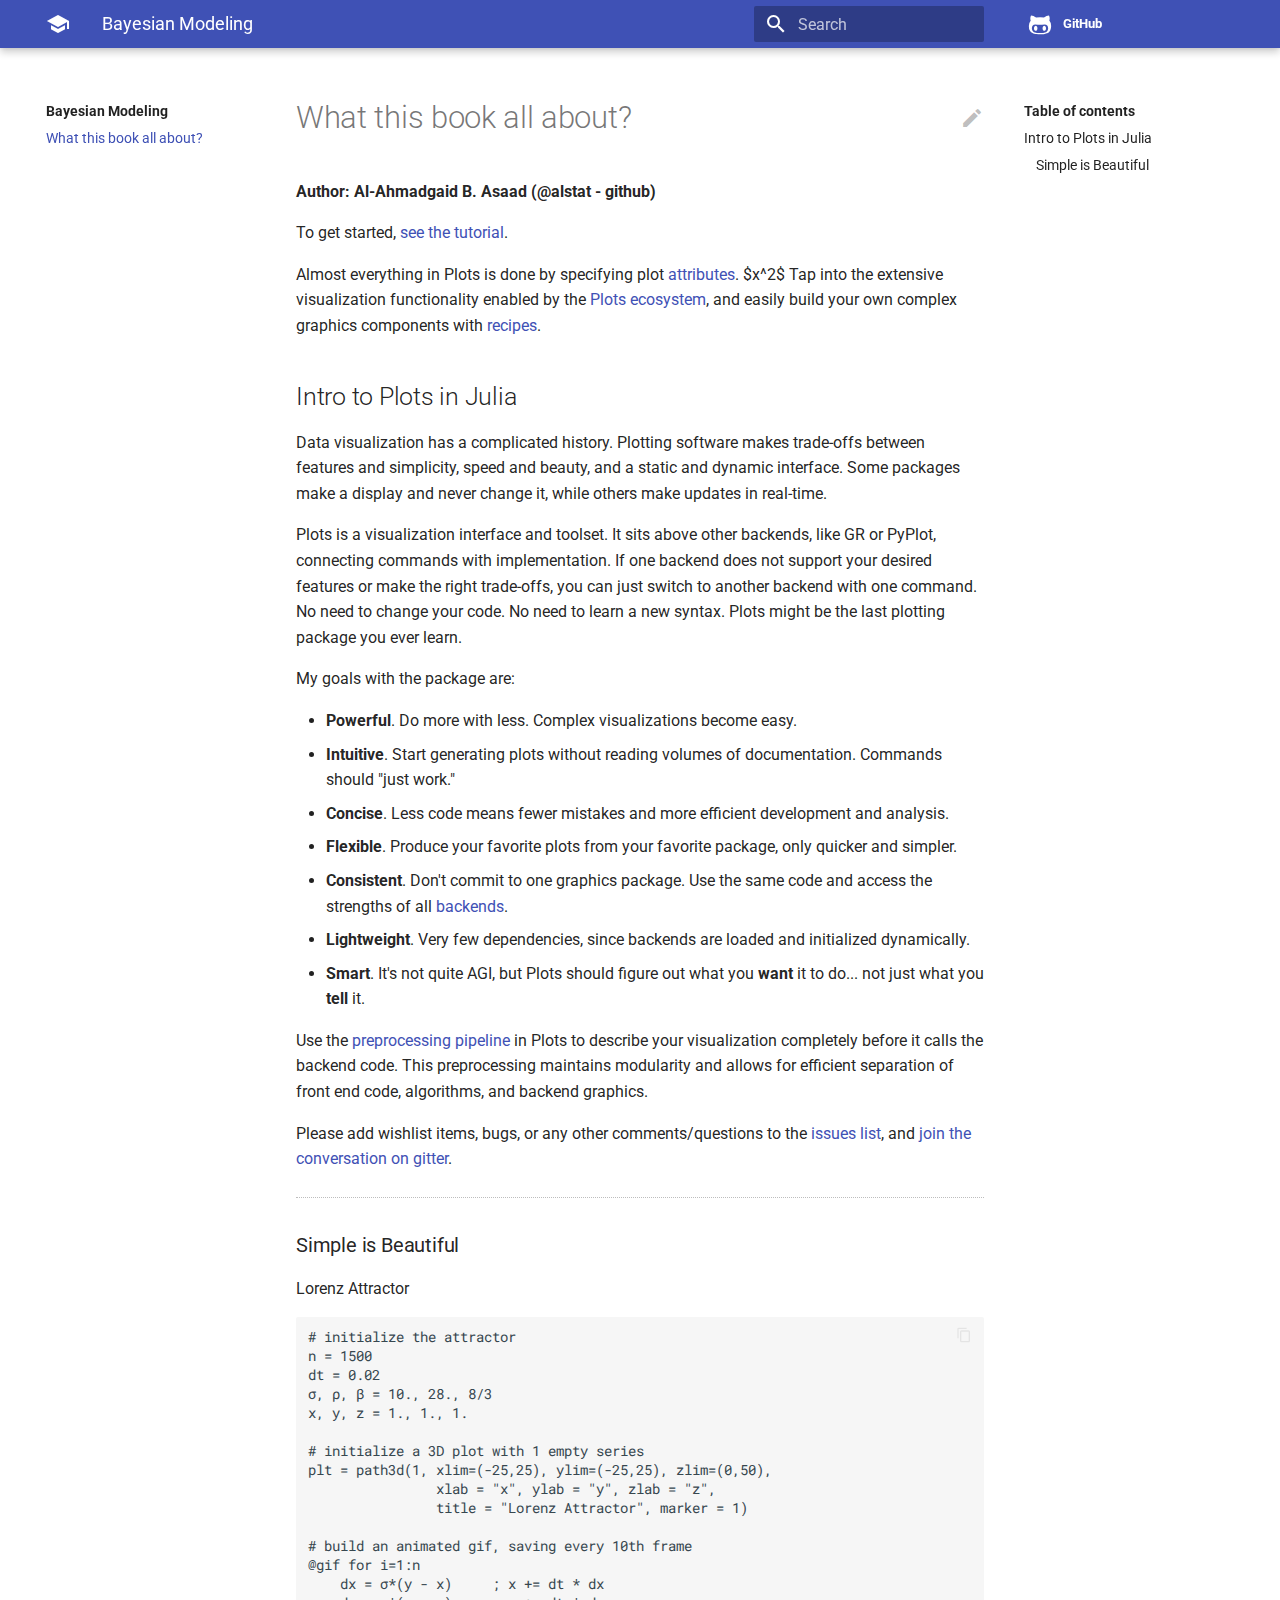
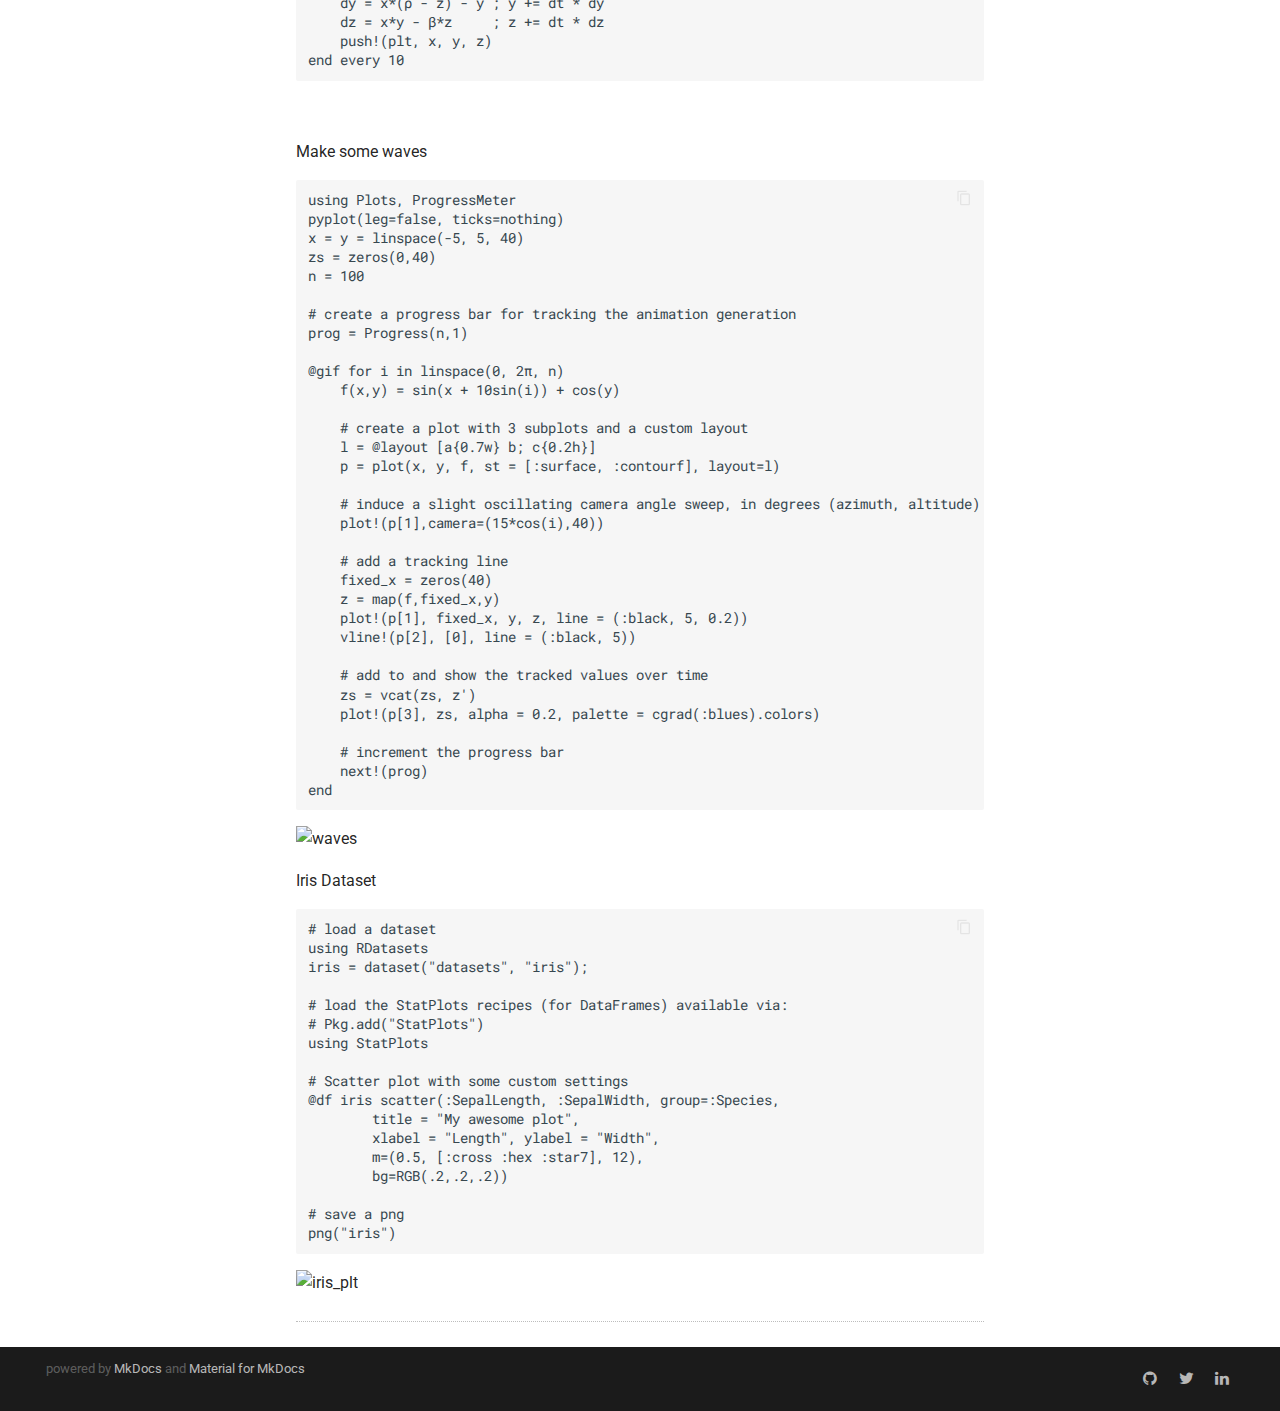
==== commit 68ad1dbc: "added docs" ====
--- a/index.html
+++ b/index.html
@@ -292,18 +292,6 @@
   
 </nav>
     
-  </li>
-
-    
-      
-      
-      
-
-
-  <li class="md-nav__item">
-    <a href="README/" title="README" class="md-nav__link">
-      README
-    </a>
   </li>
 
     
@@ -486,27 +474,6 @@
         
 <footer class="md-footer">
   
-    <div class="md-footer-nav">
-      <nav class="md-footer-nav__inner md-grid">
-        
-        
-          <a href="README/" title="README" class="md-flex md-footer-nav__link md-footer-nav__link--next" rel="next">
-            <div class="md-flex__cell md-flex__cell--stretch md-footer-nav__title">
-              <span class="md-flex__ellipsis">
-                <span class="md-footer-nav__direction">
-                  Next
-                </span>
-                README
-              </span>
-            </div>
-            <div class="md-flex__cell md-flex__cell--shrink">
-              <i class="md-icon md-icon--arrow-forward md-footer-nav__button"></i>
-            </div>
-          </a>
-        
-      </nav>
-    </div>
-  
   <div class="md-footer-meta md-typeset">
     <div class="md-footer-meta__inner md-grid">
       <div class="md-footer-copyright">
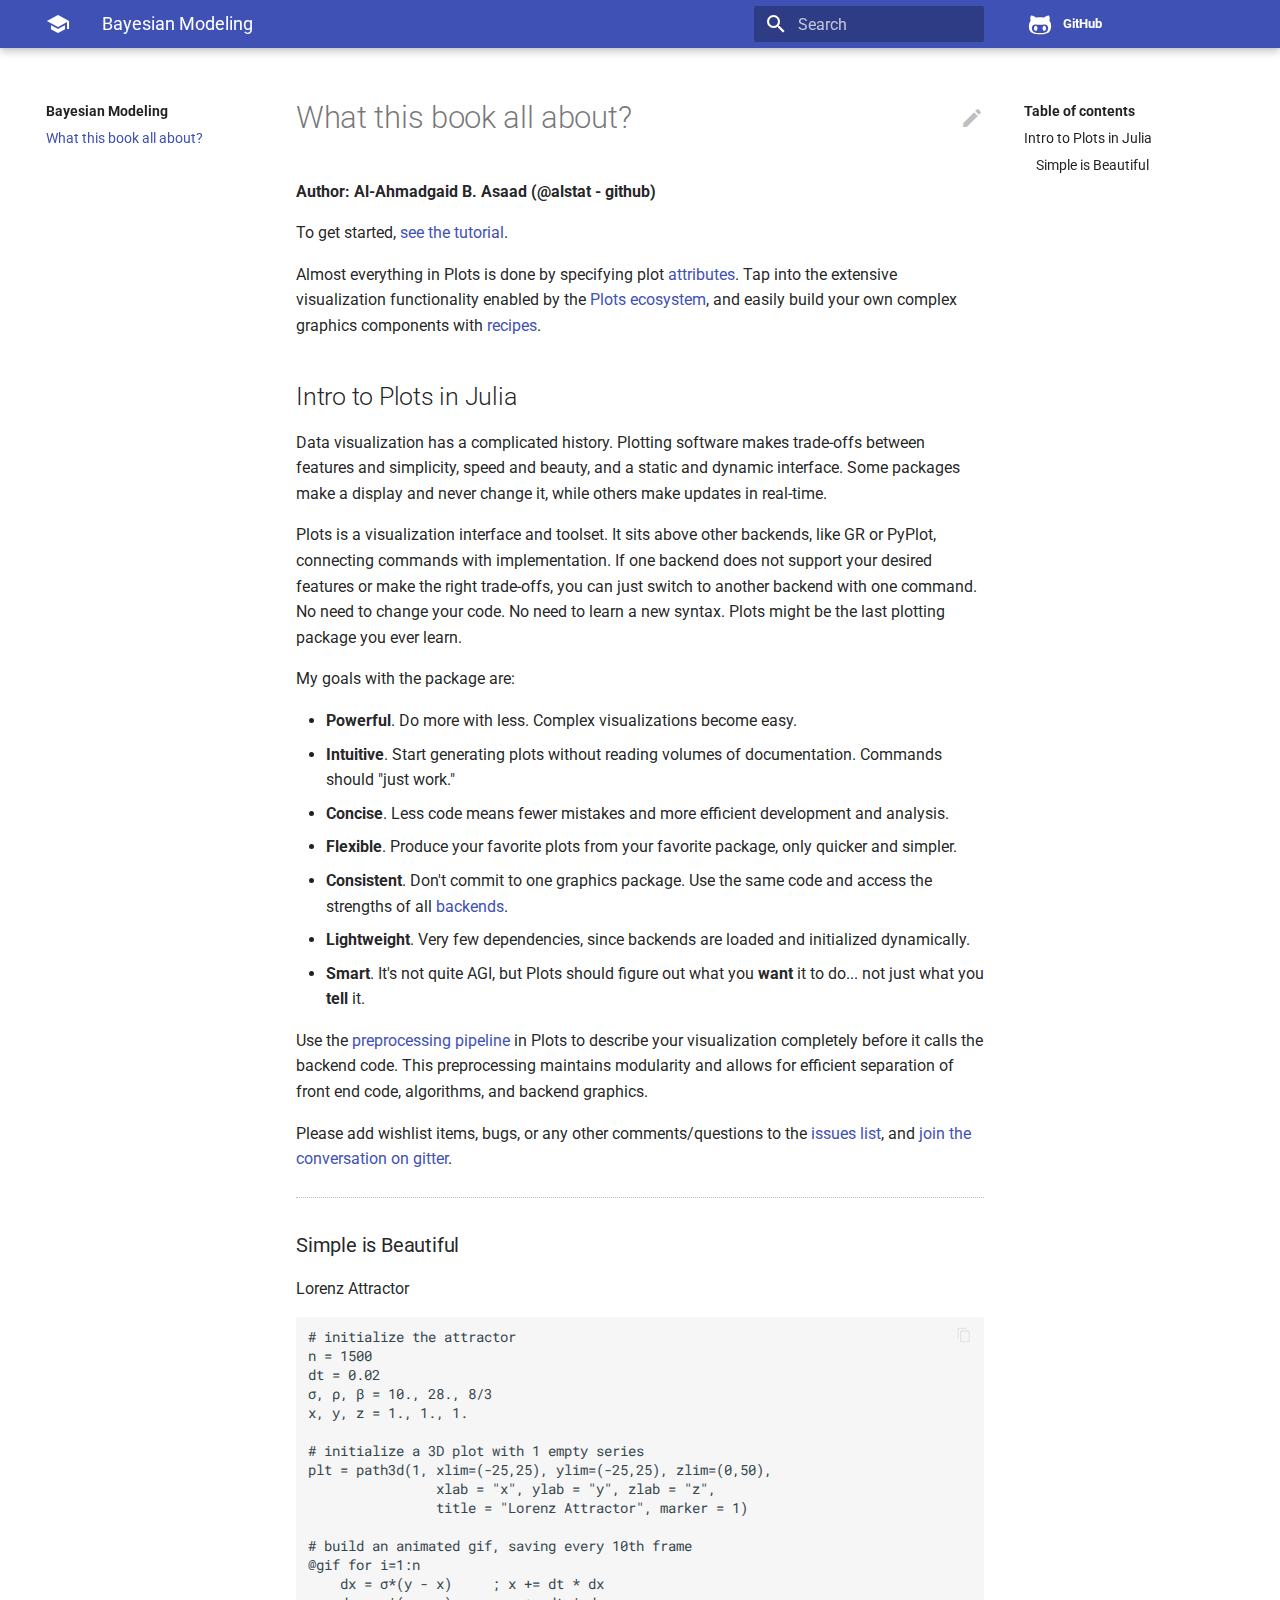
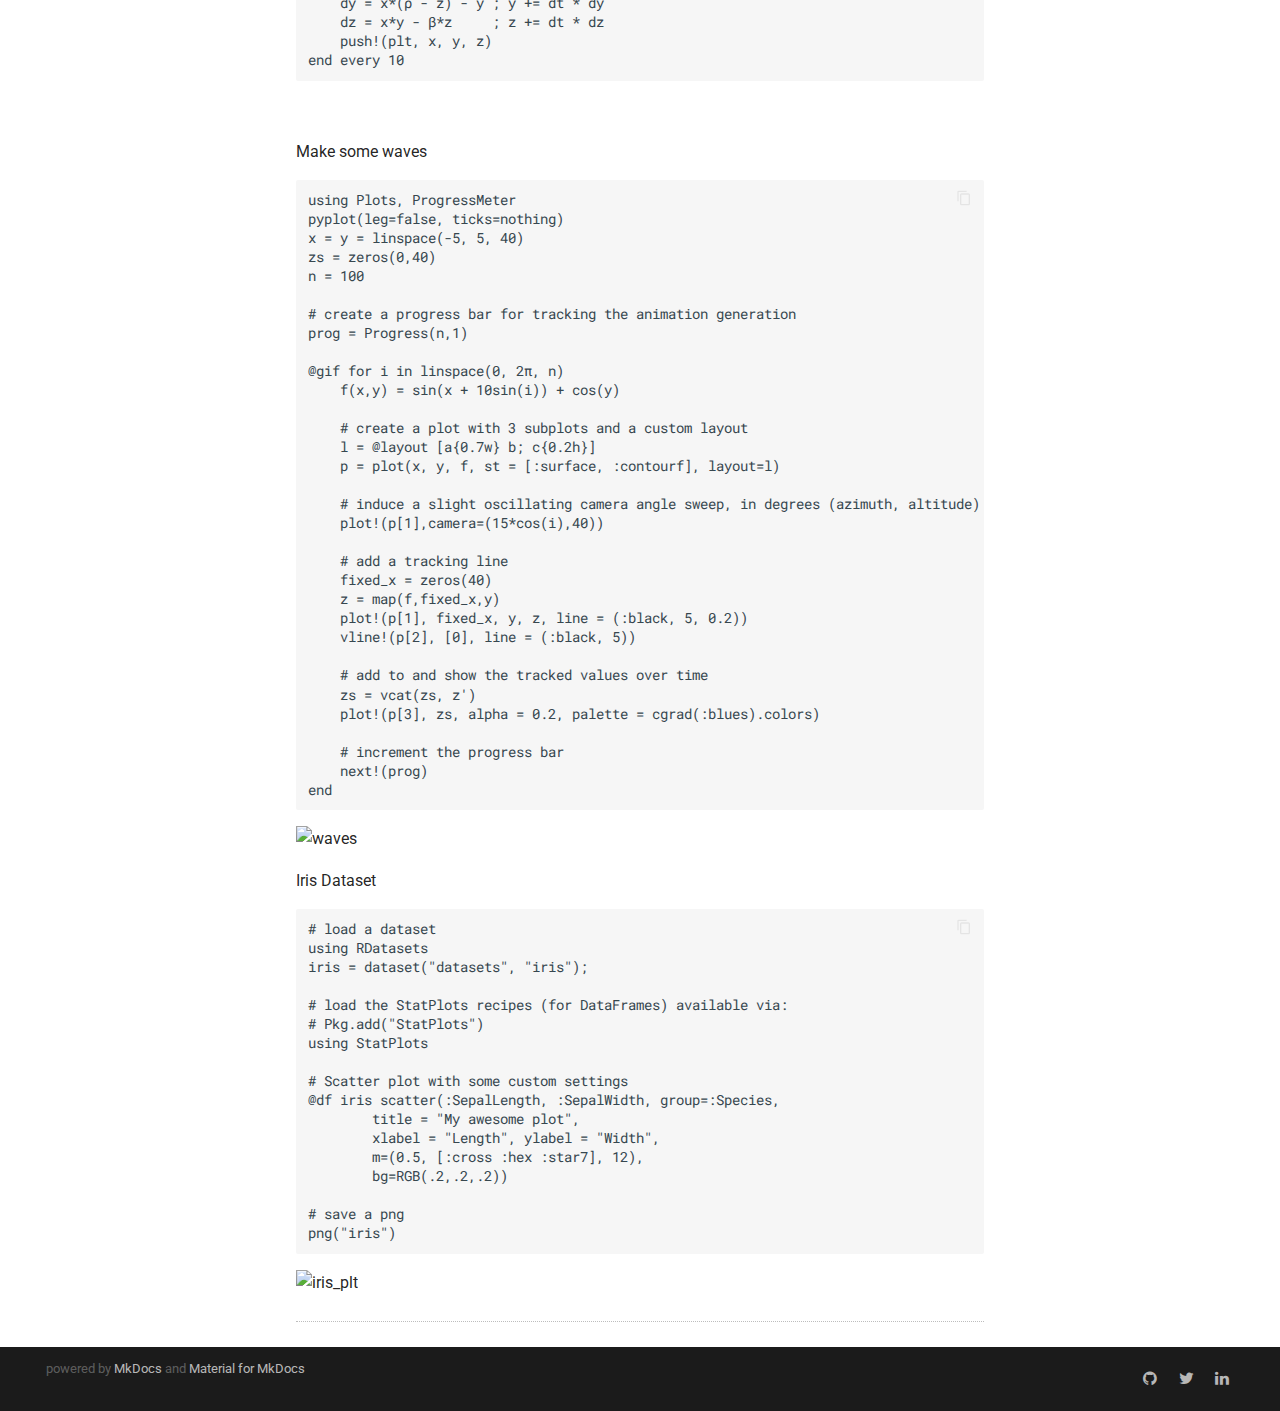
==== commit 269e2dd4: "added docs" ====
--- a/index.html
+++ b/index.html
@@ -357,8 +357,8 @@
                 <h1 id="what-this-book-all-about">What this book all about?</h1>
 <p><strong>Author: Al-Ahmadgaid B. Asaad (@alstat - github)</strong></p>
 <p>To get started, <a href="./tutorial">see the tutorial</a>.</p>
-<p>Almost everything in Plots is done by specifying plot <a href="./attributes">attributes</a>.
-$x^2$
+<p>Almost everything in Plots is done by specifying plot <a href="./attributes">attributes</a>. <script type="math/tex">1 + 2</script>
+<script type="math/tex; mode=display">\frac{x^2}{2}</script>
 Tap into the extensive visualization functionality enabled by the <a href="./ecosystem">Plots ecosystem</a>, and easily build your own complex graphics components with <a href="./recipes">recipes</a>.</p>
 <h2 id="intro-to-plots-in-julia">Intro to Plots in Julia</h2>
 <p>Data visualization has a complicated history.  Plotting software makes trade-offs between features and simplicity, speed and beauty, and a static and dynamic interface. Some packages make a display and never change it, while others make updates in real-time.</p>
